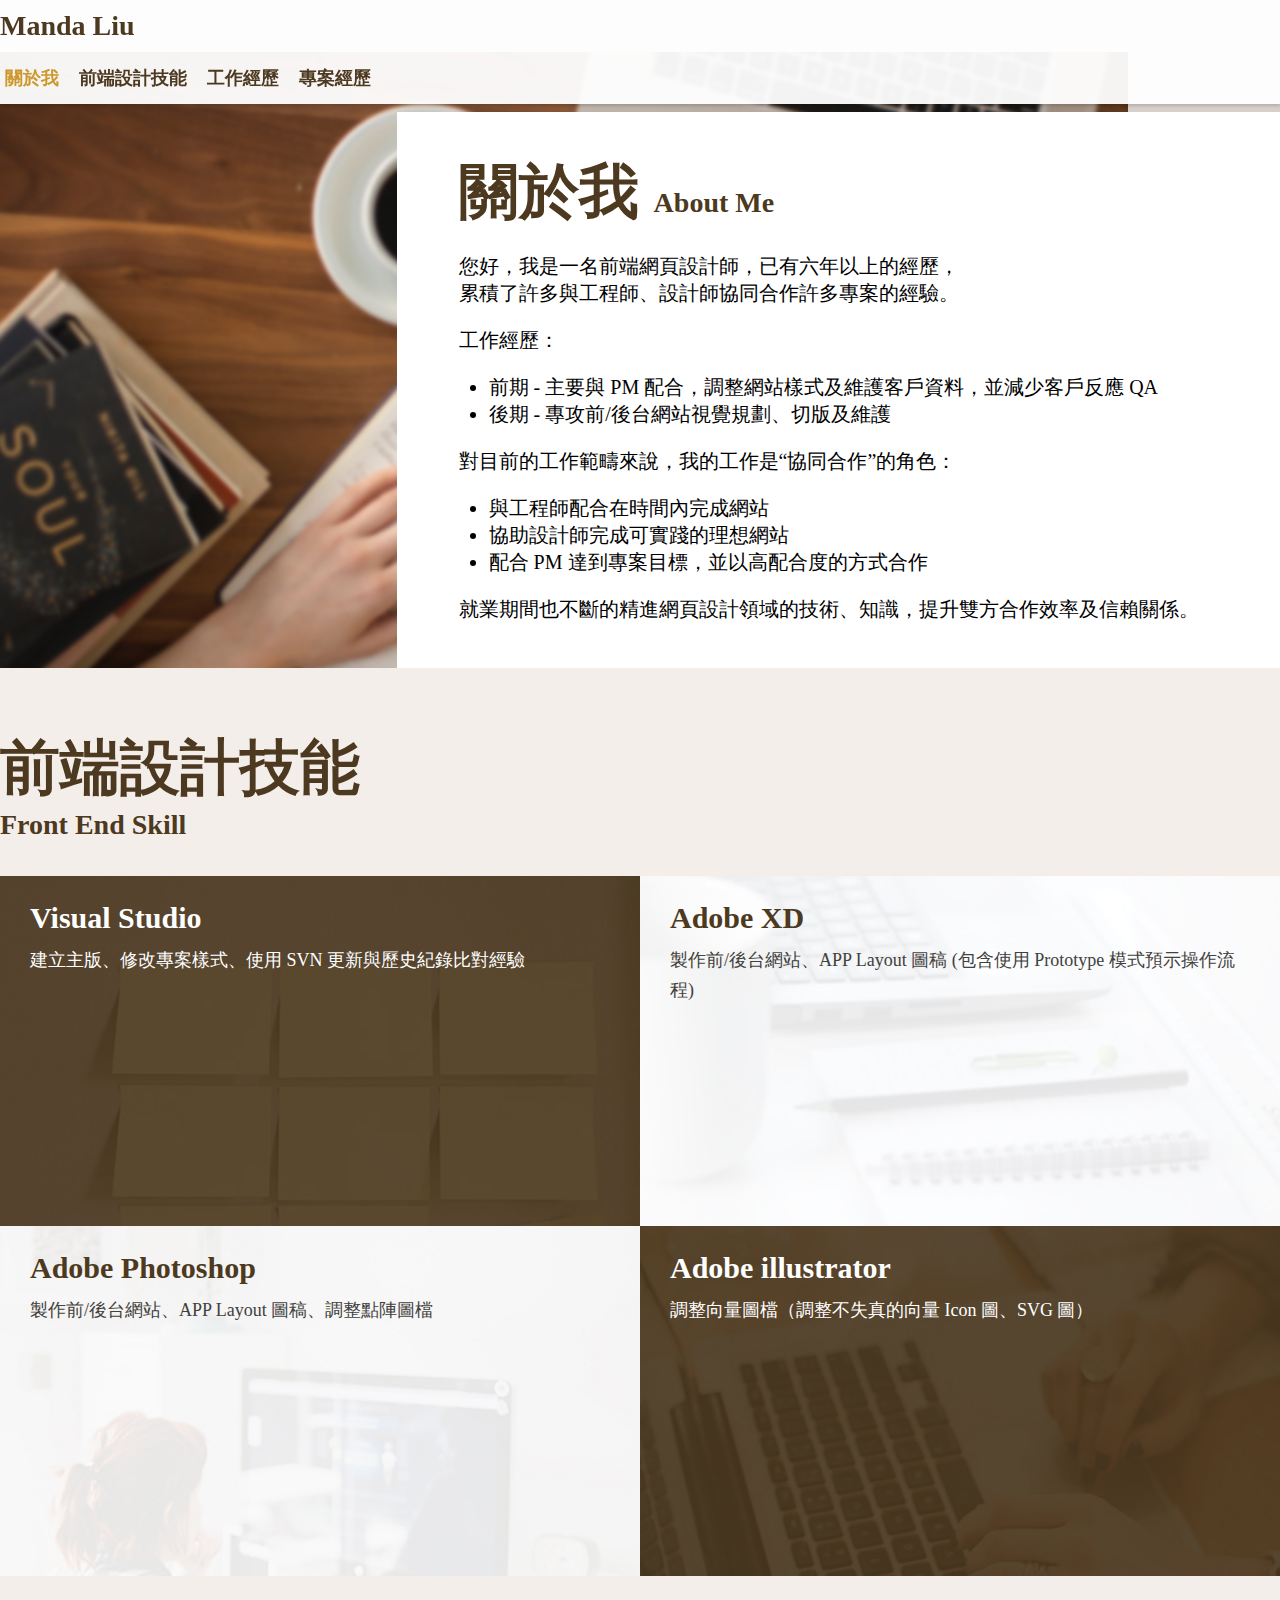
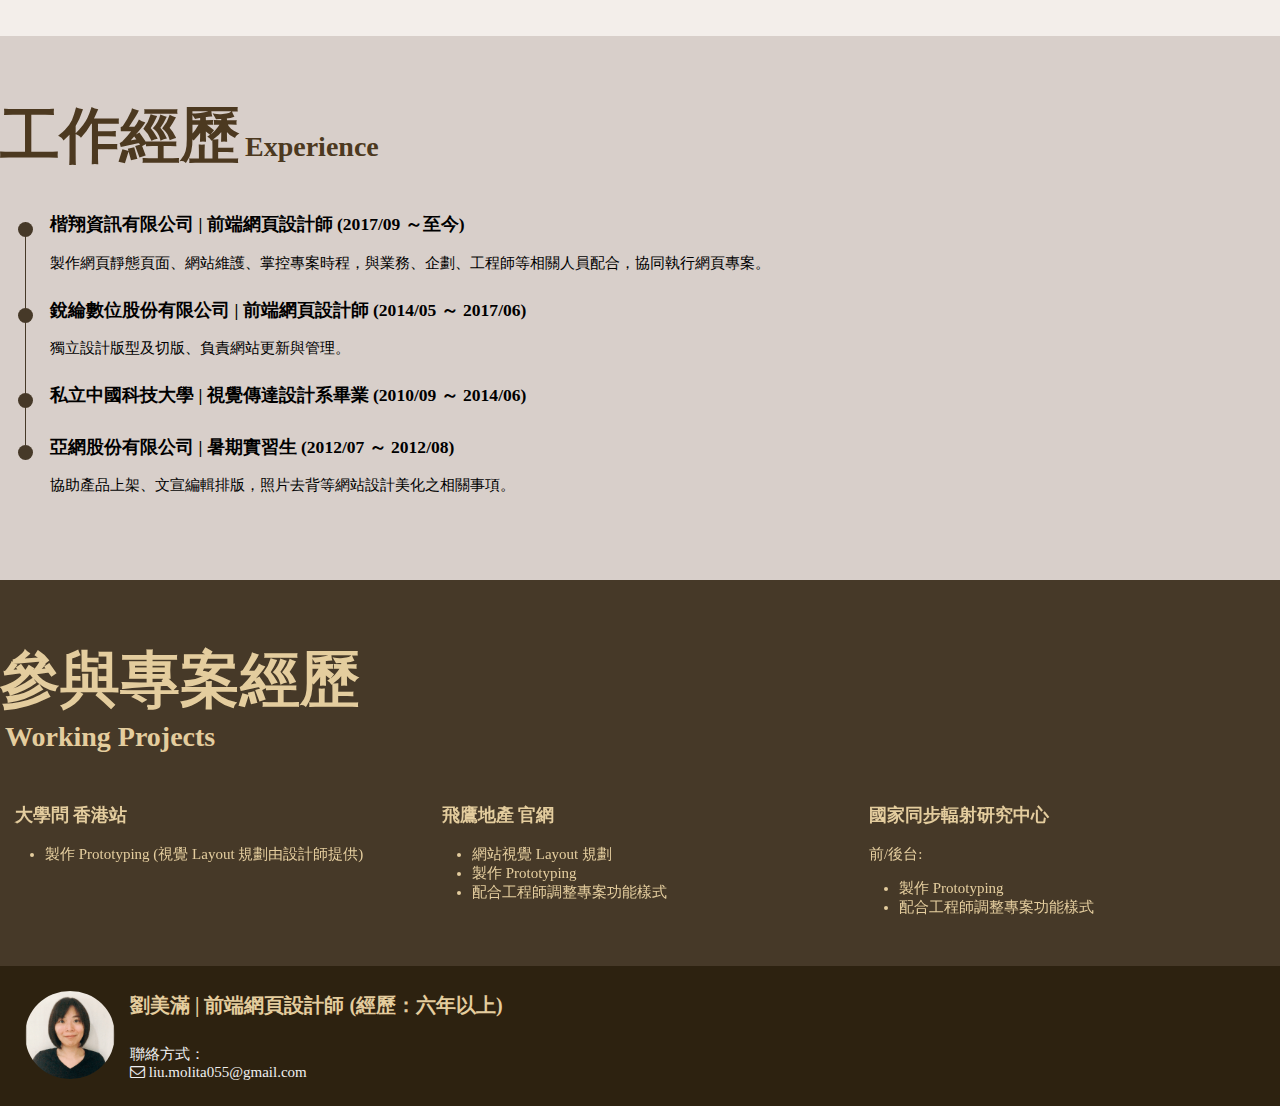
==== index.html @ 89f49e92 "QA update" ====
<!DOCTYPE html>
<html lang="en">

<head>
    <meta charset="UTF-8">
    <meta http-equiv="X-UA-Compatible" content="IE=edge">
    <meta name="viewport" content="width=device-width, initial-scale=1, shrink-to-fit=no">
    <meta name="description" content="您好，我是一名前端網頁設計師，已有六年以上的經歷，累積了許多與工程師、設計師配合許多專案的經驗。">
    <meta property="og:title" content="劉美滿 | 前端網頁設計師"/>
    <meta property="og:description" content="您好，我是一名前端網頁設計師，已有六年以上的經歷，累積了許多與工程師、設計師配合許多專案的經驗。">
    <meta property="og:image" content="https://manda-liu.github.io/project/Images/ogImage.jpg" />
    <meta property="og:image:width" content="246">
    <meta property="og:image:height" content="246">
    <title>劉美滿 | 前端網頁設計師</title>
    <link rel="shortcut icon" href="Images/favicon.png" />
    <link rel="apple-touch-icon" sizes="180x180" href="Images/apple-touch-icon.png">
    <!-- plugins CSS -->
    <link href="Content/font-awesome.min.css" rel="stylesheet" />
    <link href="Content/slick.min.css" rel="stylesheet" />
    <link rel="stylesheet" href="https://stackpath.bootstrapcdn.com/bootstrap/4.2.1/css/bootstrap.min.css"
        integrity="sha384-GJzZqFGwb1QTTN6wy59ffF1BuGJpLSa9DkKMp0DgiMDm4iYMj70gZWKYbI706tWS" crossorigin="anonymous">
    <!-- Site JS -->
    <link href="Content/style.min.css" rel="stylesheet" />

</head>

<body>
    <header>
        <div class="container-fluid">
            <div class="row justify-content-between">
                <a href="index.html" class="col-md-3">
                    <h1>Manda Liu</h1>
                </a>
                <div class="navWrap">
                    <button class="navToggle" type="button">
                        <i class="fa fa-navicon"></i>
                    </button>
                    <nav>
                        <div>
                            <a href="#aboutUs" class="scrollTop active">關於我</a>
                        </div>
                        <div>
                            <a href="#skill" class="scrollTop">前端設計技能</a>
                        </div>
                        <div>
                            <a href="#experience" class="scrollTop">工作經歷</a>
                        </div>

                        <div>
                            <a href="#projectExperience" class="scrollTop">專案經歷</a>
                        </div>
                    </nav>
                </div>
            </div>
        </div>
    </header>
    <!-- content -->
    <div class="aboutUs container-fluid p-0" id="aboutUs">
        <div class="aboutUsWrap">
            <div class="info">
                <div class="info2">
                    <h2>關於我<span>About Me</span></h2>
                    <div>
                        <p>您好，我是一名前端網頁設計師，已有六年以上的經歷，<br />累積了許多與工程師、設計師協同合作許多專案的經驗。</p>
                    </div>
                    <div class="mt-2">
                        工作經歷：
                        <ul>
                            <li>前期 - 主要與 PM 配合，調整網站樣式及維護客戶資料，並減少客戶反應 QA</li>
                            <li>後期 - 專攻前/後台網站視覺規劃、切版及維護</li>
                        </ul>
                        </p>
                        <p>
                            對目前的工作範疇來說，我的工作是“協同合作”的角色：
                        <ul>
                            <li>與工程師配合在時間內完成網站</li>
                            <li>協助設計師完成可實踐的理想網站</li>
                            <li>配合 PM 達到專案目標，並以高配合度的方式合作</li>
                        </ul>
                        就業期間也不斷的精進網頁設計領域的技術、知識，提升雙方合作效率及信賴關係。
                        </p>
                    </div>
                </div>
            </div>

        </div>
    </div>
    <div class="bgLight">
        <div class="skillWrap container" id="skill">
            <h2>前端設計技能<span>Front End Skill</span></h2>
            <div class="grid-2">
                <!-- Skill Start -->
                <div class="skill-list">
                    <div class="seminars-text">
                        <h3>Visual Studio</h3>
                        <p>建立主版、修改專案樣式、使用 SVN 更新與歷史紀錄比對經驗</p>
                    </div>
                </div>
                <!-- Skill End -->
                <div class="skill-list bg2">
                    <div class="seminars-text">
                        <h3>Adobe XD</h3>
                        <p>製作前/後台網站、APP Layout 圖稿 (包含使用 Prototype 模式預示操作流程)</p>
                    </div>
                </div>
                <!-- Skill End -->
                <div class="skill-list bg3">
                    <div class="seminars-text">
                        <h3>Adobe illustrator</h3>
                        <p>調整向量圖檔（調整不失真的向量 Icon 圖、SVG 圖）</p>
                    </div>
                </div>
                <!-- Skill End -->
                <div class="skill-list bg4">
                    <div class="seminars-text">
                        <h3>Adobe Photoshop</h3>
                        <p>製作前/後台網站、APP Layout 圖稿、調整點陣圖檔</p>
                    </div>
                </div>
                <!-- Skill End -->
            </div>
        </div>
    </div>

    <div id="experience" class="experience container">
        <h2>工作經歷<span>Experience</span></h2>
        <div class="itemWrap">
            <!-- Experience Start -->
            <div class="itemDot"></div>
            <div class="item">
                <h3>楷翔資訊有限公司 | 前端網頁設計師 (2017/09 ～至今)</h3>
                <p>
                    製作網頁靜態頁面、網站維護、掌控專案時程，與業務、企劃、工程師等相關人員配合，協同執行網頁專案。
                </p>
            </div>
            <!-- Experience End -->
            <div class="itemDot"></div>
            <div class="item">
                <h3>銳綸數位股份有限公司 | 前端網頁設計師 (2014/05 ～ 2017/06)</h3>
                <p>
                    獨立設計版型及切版、負責網站更新與管理。
                </p>
            </div>
            <!-- Experience End -->
            <div class="itemDot"></div>
            <div class="item">
                <h3>私立中國科技大學 | 視覺傳達設計系畢業 (2010/09 ～ 2014/06)</h3>
            </div>
            <!-- Experience End -->
            <div class="itemDot end"></div>
            <div class="item">
                <h3>亞網股份有限公司 | 暑期實習生 (2012/07 ～ 2012/08)</h3>
                <p>協助產品上架、文宣編輯排版，照片去背等網站設計美化之相關事項。</p>
            </div>
            <!-- Experience End -->
        </div>
    </div>


    <div id="projectExperience" class="bgDark">
        <div class="container-fluid project">
            <h2>參與專案經歷<span>Working Projects</span></h2>

            <div class="row jQerySlick">
                <!-- project Start -->
                <a target="_blank" href="https://www.unews.com.tw/HK/">
                    <div class="img">
                        <img src="Images/projects/project-3s.jpg" alt="">
                    </div>
                    <div class="info">
                        <h3>大學問 香港站</h3>
                        <ul>
                            <li>製作 Prototyping (視覺 Layout 規劃由設計師提供)</li>
                        </ul>

                    </div>
                </a>
                <!-- project End -->
                <a target="_blank" href="http://www.eagle111.com/Mobile/Default.aspx">
                    <div class="img">
                        <img src="Images/projects/project-6s.jpg" alt="">
                    </div>
                    <div class="info">
                        <h3>
                            飛鷹地產 官網</h3>
                        <ul>
                            <li>網站視覺 Layout 規劃
                            </li>
                            <li>製作 Prototyping
                            </li>
                            <li>配合工程師調整專案功能樣式</li>
                        </ul>

                    </div>
                </a>
                <!-- project End -->
                <a target="_blank" href="https://www.nsrrc.org.tw/">
                    <div class="img">
                        <img src="Images/projects/project-5s.jpg" alt="">
                    </div>
                    <div class="info">
                        <h3>國家同步輻射研究中心</h3>
                        前/後台:
                        <ul>
                            <li>製作 Prototyping
                            </li>
                            <li>
                                配合工程師調整專案功能樣式
                            </li>
                        </ul>

                    </div>
                </a>
                <!-- project End -->
                <a target="_blank" href="https://gukeng-green.com.tw/Home">
                    <div class="img">
                        <img src="Images/projects/project-1s.jpg" alt="">
                    </div>
                    <div class="info">
                        <h3>雲林古坑綠色隧道雲端市集</h3>
                        前/後台:
                        <ul>
                            <li>網站視覺 Layout 規劃
                            </li>
                            <li>製作 Prototyping
                            </li>
                            <li>配合工程師調整專案功能樣式</li>
                        </ul>

                    </div>
                </a>
                <!-- project End -->
                <a target="_blank" href="https://www.unews.com.tw/edu">
                    <div class="img">
                        <img src="Images/projects/project-2s.jpg" alt="">
                    </div>
                    <div class="info">
                        <h3>2020臺灣國際教育趨勢大論壇</h3>
                        <ul>
                            <li>製作 Prototyping (視覺 Layout 規劃由設計師提供)</li>
                        </ul>

                    </div>
                </a>
                <!-- project End -->
            </div>
        </div>
    </div>
    </div>
    <footer>
        <div class="footerWrap">
            <div class="img"><img src="Images/myPhoto.png" alt=""></div>
            <div class="info">
                <h4>劉美滿 | 前端網頁設計師 <span class="d-inline-block">(經歷：六年以上)</span></h4>
                聯絡方式：<br />
                <a href="mailto:liu.molita055@gmail.com"><i class="fa fa-envelope-o"></i> liu.molita055@gmail.com</a>
            </div>
        </div>
    </footer>
    <div class="backtop" style="display: none;"><i class="fa fa-angle-up"></i></div>
    <!-- plugins JS -->
    <script type="text/javascript" src="Script/jquery-2.0.3.min.js"></script>
    <script type="text/javascript" src="Script/slick.min.js"></script>
    <!-- Site JS -->
    <script type="text/javascript" src="Script/js.min.js"></script>
</body>

</html>
---- Content/style.min.css ----
html{font-size:15px}body{background-color:#d8cfca;font:16/1.5 Arial,"Microsoft JhengHei",sans-serif;color:#000;margin:0;padding:0}@-webkit-keyframes spin{0%{-webkit-transform:rotate(0)}100%{-webkit-transform:rotate(360deg)}}@keyframes spin{0%{transform:rotate(0)}100%{transform:rotate(360deg)}}.backcolor{position:fixed;z-index:999;padding-top:150px;left:0;top:0;width:100%;height:100%;overflow:auto;background-color:#000;background-color:rgba(0,0,0,.7)}.backcolor #loader{position:absolute;left:50%;top:50%;z-index:1;width:100px;height:100px;margin:-75px 0 0 -75px;border:12px solid #a2a2a2;border-radius:50%;border-top:12px solid #6d6d6d;-webkit-animation:spin 2.5s linear infinite;animation:spin 2.5s linear infinite}h1,h2,h3,h4,h5,p{margin-top:0;padding:0}br{display:block;margin:0 0 5px}ol,ul{padding-left:2rem}img{border:none;max-width:100%}a{color:#a0a0a0;text-decoration:none}a:focus,a:hover{color:#a0a0a0;text-decoration:none}.container{max-width:none}@media (min-width:1200px){.container{max-width:1400px}}.bgLight{background-color:#f3eeea}.bgDark{background-color:#463928;color:#fff9ed}.grid-2{margin-left:-15px;margin-right:-15px}@media (min-width:576px){.grid-2{margin-left:0;margin-right:0;display:flex;flex-wrap:wrap}.grid-2>div{width:50%}}body{padding-top:52px}header{position:fixed;top:0;left:0;z-index:2;width:100%;background:rgba(255,255,255,.95);box-shadow:0 2px 3px rgb(0,0,0,.16)}h1{font-size:28px;margin-bottom:0;line-height:40px;padding-top:6px;padding-bottom:6px}.navToggle{display:none}nav{display:flex}nav div{margin-right:15px;margin-left:5px}nav a{line-height:40px;display:inline-block;padding-top:6px;padding-bottom:6px;font-size:18px;color:#4c3920;font-weight:700}nav a:focus{color:#4c3920}nav a.active,nav a:hover{color:#cc982c}@media (max-width:576px){header h1{color:#cc982c}.navToggle{display:block}.navWrap nav{display:none}.navToggle{position:fixed;top:0;right:0;z-index:100;border:0;text-align:left;padding:0 15px;font-size:28px;color:#f0f0f0;background:#dcb86d;outline:0;line-height:52px}.navToggle:focus{outline:0}.navWrap{width:100%}nav{display:block}nav div{margin:0}nav div+div{border-top:1px solid #a9a299}nav a{display:block;padding:0 15px;background:#463928;color:#f0f0f0}}h1{color:#4c3920}h2{color:#4c3920;font-size:40px;margin-bottom:35px}h2 span{display:block;font-size:30px}h2{font-size:40px}h2 span{font-size:28px}@media (min-width:768px){h2{font-size:60px}}.aboutUs{position:relative}.aboutUs h2{color:#4c3920;margin-bottom:20px;max-width:400px}.aboutUsWrap{position:relative;padding:70px 0 0 20px;background:url(img/aboutUs-bg.jpg) left center no-repeat;background-size:auto 100%}.aboutUsWrap .info{padding:25px;width:100%;height:100%;background:#fff;font-size:18px}@media (min-width:768px){.aboutUsWrap{padding:0;padding-top:60px;padding-left:31%;background-size:auto 100%!important}.aboutUs h2 span{display:inline-block;padding-left:15px}.aboutUsWrap .info{font-size:20px;bottom:0;right:0;padding-top:40px;padding-left:7%;padding-right:7%}}.experience,.project,.skillWrap{padding-top:60px;padding-bottom:60px}@media (max-width:577px){.skillWrap{padding-bottom:0}}.skill-list{position:relative;background:url(img/tool-bg1.jpg) top center no-repeat #fff;background-size:cover}.skill-list.bg2{background-image:url(img/tool-bg2.jpg)}.skill-list.bg3{background-image:url(img/tool-bg3.jpg)}.skill-list.bg4{background-image:url(img/tool-bg4.jpg)}.skill-list:nth-child(odd){color:#fff}.skill-list:nth-child(even){color:#42413c}.skill-list:nth-child(even) h3{color:#4c3920;border-color:#4c3920}.seminars-text{position:relative;padding:25px 30px;min-height:300px}.seminars-text h3{font-size:30px;margin-bottom:10px;color:#fff;border-color:#fff}.seminars-text p{font-size:18px;line-height:30px}@media (min-width:576px){.services-box h2{padding-left:15px}.skill-list:nth-child(3){order:4}.skill-list:nth-child(4){order:3}}.experience .itemWrap{display:flex;flex-wrap:wrap}.experience .item{width:calc(100% - 50px);padding-bottom:10px}.itemDot{position:relative;width:50px}.itemDot:before{content:" ";width:15px;height:15px;border-radius:50%;text-align:center;display:inline-block;background-color:#463928;margin-top:10px;z-index:1;position:absolute;left:18px}.itemDot:after{content:"";width:1px;height:100%;background-color:#463928;display:block;margin-left:7px;top:10px;z-index:0;position:absolute;left:18px}.itemDot.end:after{display:none}.project h2{color:#e4cd9e}.project .info{padding:15px}.project .info h3{color:#e4cd9e}.project a{color:#fff9ed}@media (min-width:768px){.experience h2 span{display:inline-block;padding-left:15px}.experience h2 span,.project h2 span{padding-left:5px}}.project{padding-bottom:0}@media (max-width:577px){.experience h3{font-size:20px}}.jQerySlick{overflow:hidden}.jQerySlick .slick-arrow{position:absolute;top:50%;z-index:1;transform:translatey(-50%);width:40px;height:50px;border:0;box-shadow:0 0 0;color:transparent;overflow:hidden;transition:all .2s;opacity:.6}.jQerySlick .slick-arrow:hover{opacity:1;outline:0}.jQerySlick .slick-track{display:flex!important}.jQerySlick .slick-slide{height:inherit!important}.jQerySlick .slick-slider{z-index:3;margin-left:45px;margin-right:45px}.jQerySlick .slick-prev{background:url(img/slick-prev.svg) center center no-repeat #dc880b;left:-50px}.jQerySlick:hover .slick-prev{left:20px;cursor:pointer}.jQerySlick .slick-next{background:url(img/slick-next.svg) center center no-repeat #dc880b;right:-50px}.jQerySlick:hover .slick-next{right:20px;cursor:pointer}.jQerySlick:hover{outline:0}.jQerySlick .slick-dots{display:flex;justify-content:center;margin-bottom:25px;width:100%}.jQerySlick .slick-dots{padding-left:0}.jQerySlick .slick-dots li{list-style:none}.jQerySlick .slick-dots li+li{margin-left:8px}.jQerySlick .slick-dots button{display:block;color:transparent;overflow:hidden;border:2px solid #d8cfca;background:0 0;width:15px;height:15px;padding:0;border-radius:50%;opacity:.6;outline:0}.jQerySlick .slick-dots li.slick-active button{background:#e4cd9e;border-color:#e4cd9e;opacity:1}@media (min-width:576px){.jQerySlick .slick-slide .img{opacity:.7}.jQerySlick .slick-slide:hover .img{opacity:1}.jQerySlick .info,.jQerySlick .info a,.jQerySlick .info h3{color:#e4cd9e}.jQerySlick .slick-slide:hover .info,.jQerySlick .slick-slide:hover .info a,.jQerySlick .slick-slide:hover .info h3{color:#fff9ed}.jQerySlick .slick-slide:hover{background-color:rgba(255,255,255,.15)}}footer{padding:25px;background-color:#2d2210;color:#f0f0f0}.footerWrap{margin-left:auto;margin-right:auto;width:100%;display:flex}footer .img{padding-right:15px}footer .img img{border-radius:50%;display:block;max-width:90px}footer h4{font-size:20px;line-height:1.4;color:#e4cd9e}footer a{color:#f0f0f0}.backtop{position:fixed;bottom:15px;right:15px;z-index:5;transition:bottom .2s}.backtop i{background:#dc880b;opacity:.8;color:#fff;font-size:26px;line-height:42px;width:36px;text-align:center;border-radius:4px;cursor:pointer}.backtop:hover{bottom:20px}.backtop:hover i{opacity:1}@media (min-width:2000px){.container,.container-fluid,.footerWrap{max-width:2000px}}
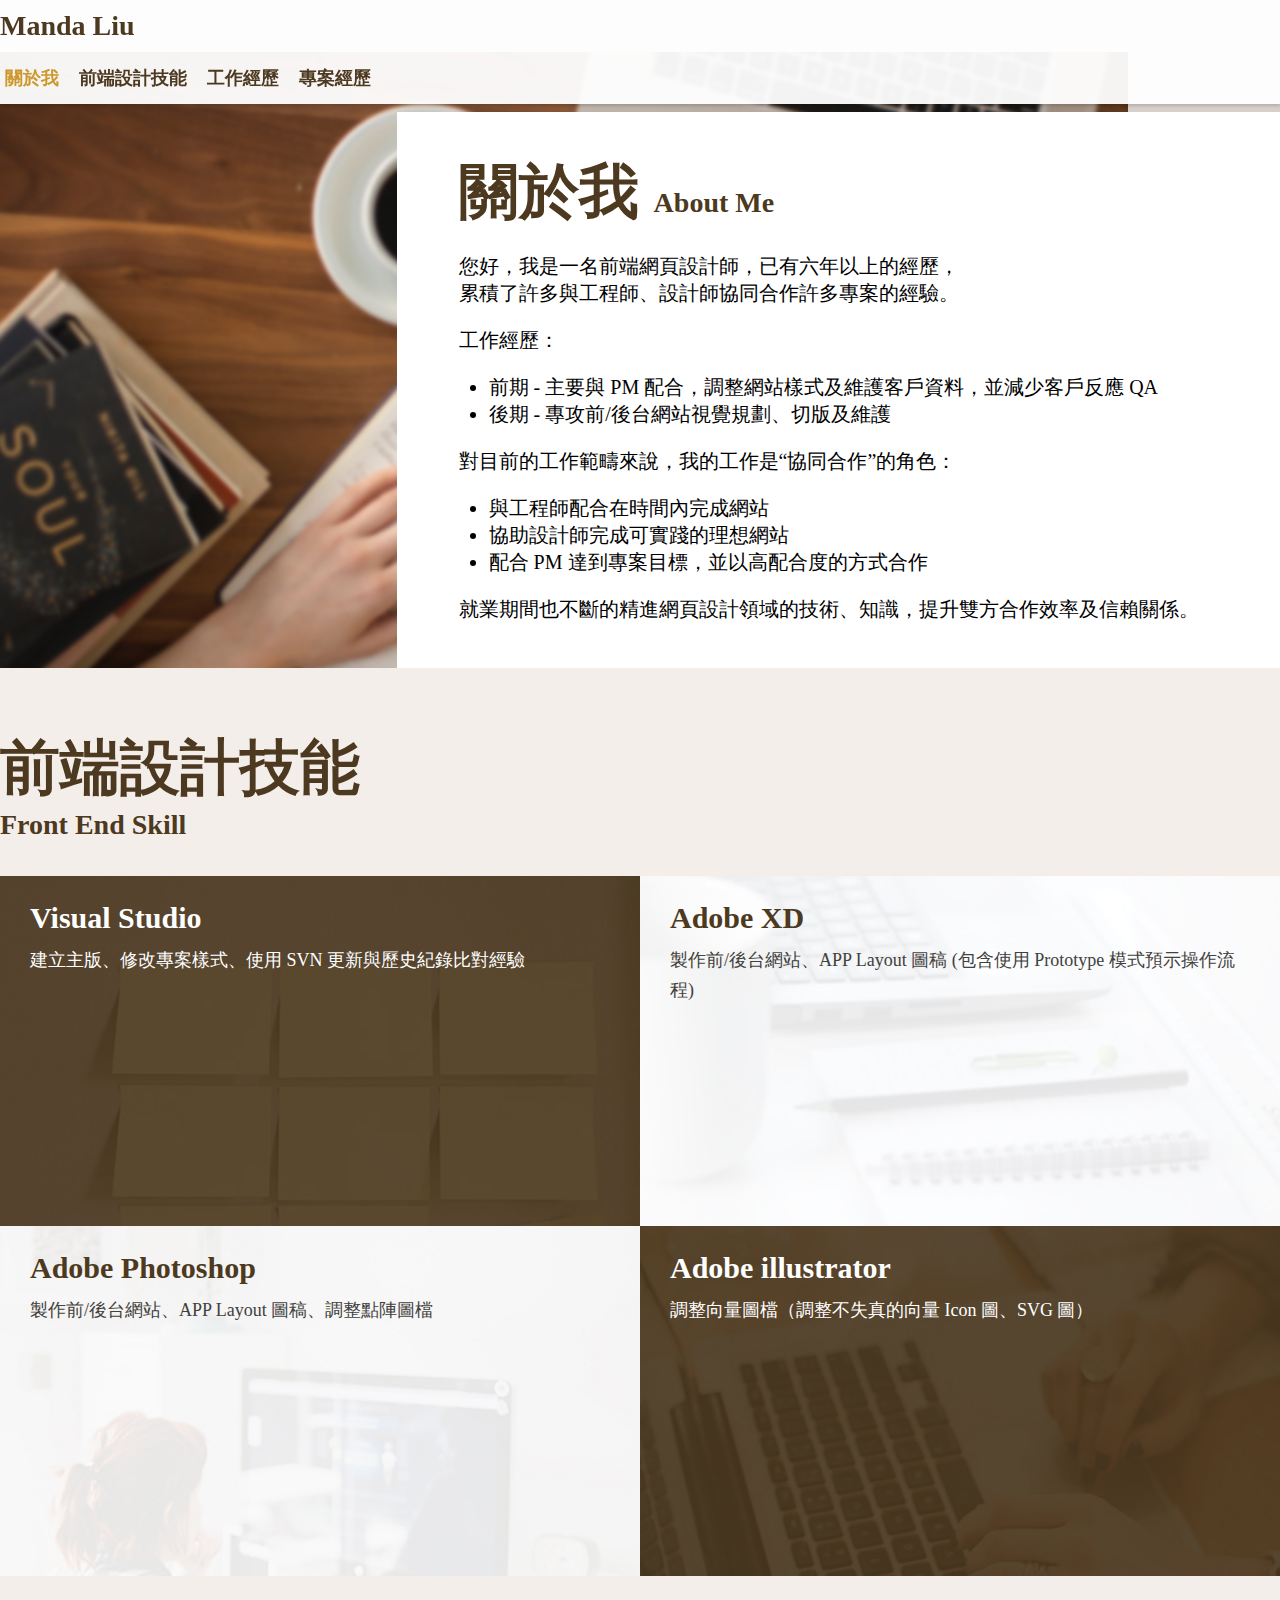
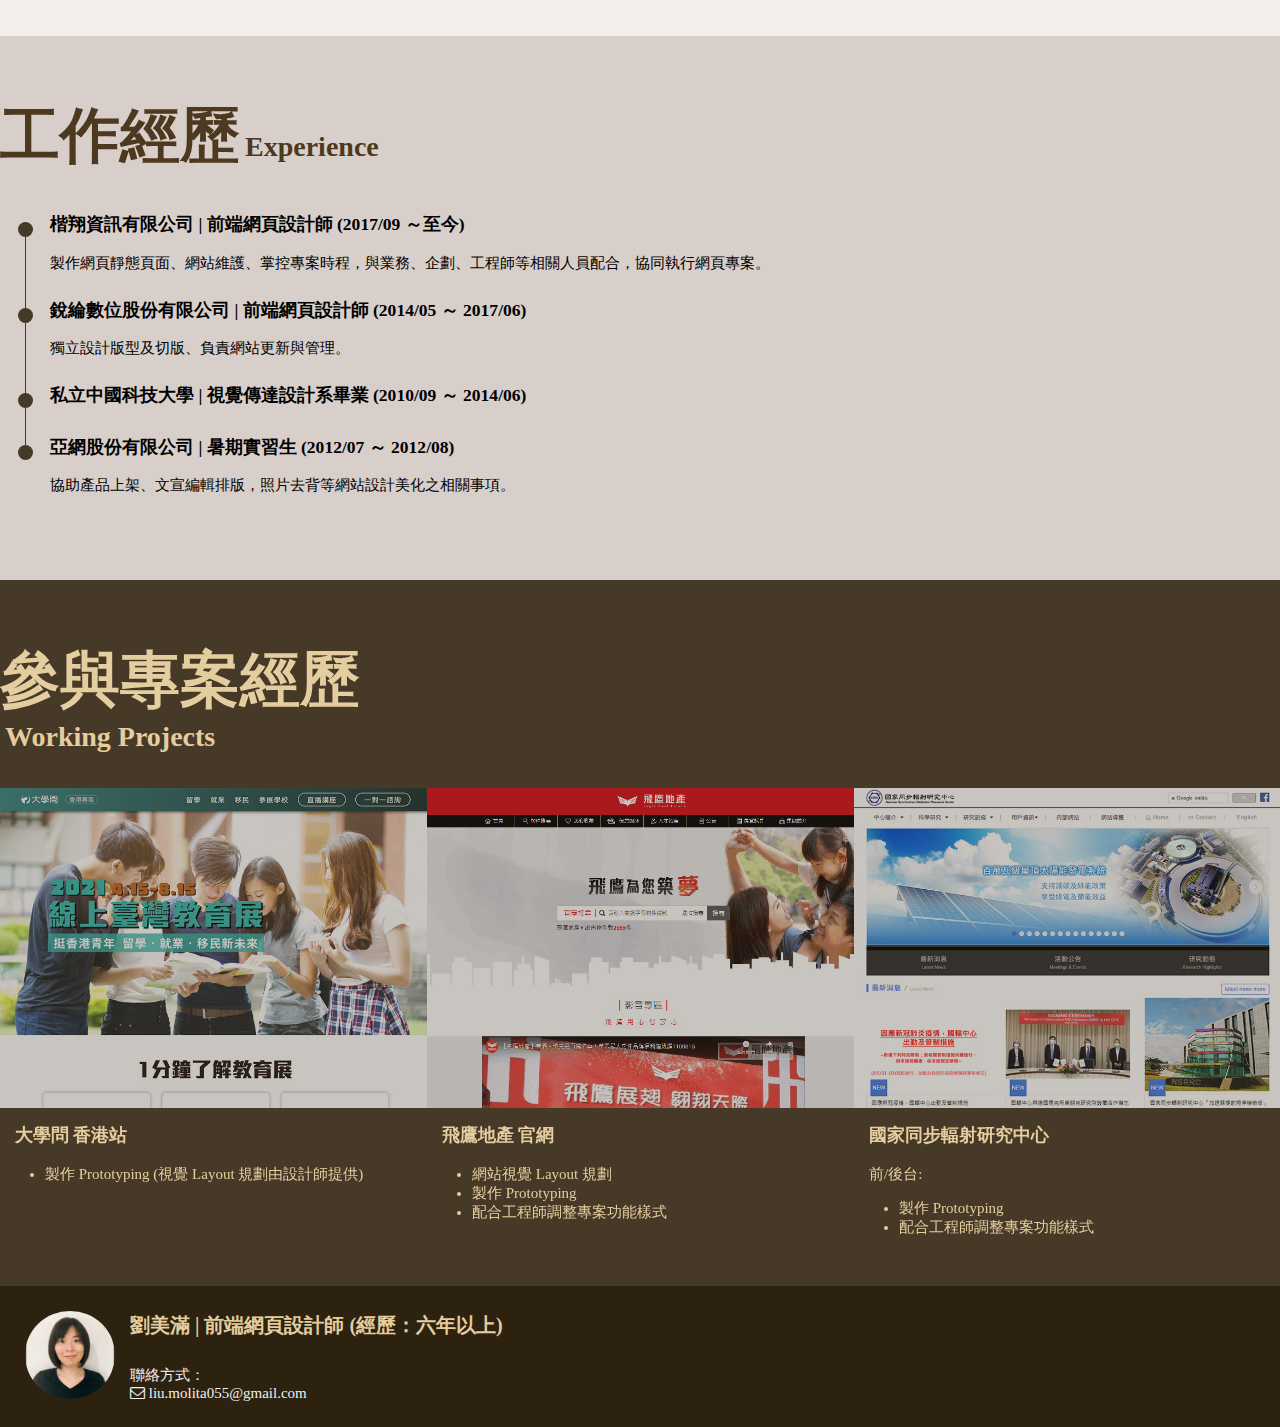
==== commit 8e4be345: "images url update" ====
--- a/index.html
+++ b/index.html
@@ -8,12 +8,12 @@
     <meta name="description" content="您好，我是一名前端網頁設計師，已有六年以上的經歷，累積了許多與工程師、設計師配合許多專案的經驗。">
     <meta property="og:title" content="劉美滿 | 前端網頁設計師"/>
     <meta property="og:description" content="您好，我是一名前端網頁設計師，已有六年以上的經歷，累積了許多與工程師、設計師配合許多專案的經驗。">
-    <meta property="og:image" content="https://manda-liu.github.io/project/Images/ogImage.jpg" />
+    <meta property="og:image" content="http://manda-liu.github.io/project/Images/ogImage.jpg" />
     <meta property="og:image:width" content="246">
     <meta property="og:image:height" content="246">
     <title>劉美滿 | 前端網頁設計師</title>
     <link rel="shortcut icon" href="Images/favicon.png" />
-    <link rel="apple-touch-icon" sizes="180x180" href="Images/apple-touch-icon.png">
+    <link rel="apple-touch-icon" sizes="180x180" href="Images/apple-touch-icon.jpg">
     <!-- plugins CSS -->
     <link href="Content/font-awesome.min.css" rel="stylesheet" />
     <link href="Content/slick.min.css" rel="stylesheet" />
@@ -165,7 +165,7 @@
                 <!-- project Start -->
                 <a target="_blank" href="https://www.unews.com.tw/HK/">
                     <div class="img">
-                        <img src="Images/projects/project-3s.jpg" alt="">
+                        <img src="Images/Projects/project-3s.jpg" alt="">
                     </div>
                     <div class="info">
                         <h3>大學問 香港站</h3>
@@ -178,7 +178,7 @@
                 <!-- project End -->
                 <a target="_blank" href="http://www.eagle111.com/Mobile/Default.aspx">
                     <div class="img">
-                        <img src="Images/projects/project-6s.jpg" alt="">
+                        <img src="Images/Projects/project-6s.jpg" alt="">
                     </div>
                     <div class="info">
                         <h3>
@@ -196,7 +196,7 @@
                 <!-- project End -->
                 <a target="_blank" href="https://www.nsrrc.org.tw/">
                     <div class="img">
-                        <img src="Images/projects/project-5s.jpg" alt="">
+                        <img src="Images/Projects/project-5s.jpg" alt="">
                     </div>
                     <div class="info">
                         <h3>國家同步輻射研究中心</h3>
@@ -214,7 +214,7 @@
                 <!-- project End -->
                 <a target="_blank" href="https://gukeng-green.com.tw/Home">
                     <div class="img">
-                        <img src="Images/projects/project-1s.jpg" alt="">
+                        <img src="Images/Projects/project-1s.jpg" alt="">
                     </div>
                     <div class="info">
                         <h3>雲林古坑綠色隧道雲端市集</h3>
@@ -232,7 +232,7 @@
                 <!-- project End -->
                 <a target="_blank" href="https://www.unews.com.tw/edu">
                     <div class="img">
-                        <img src="Images/projects/project-2s.jpg" alt="">
+                        <img src="Images/Projects/project-2s.jpg" alt="">
                     </div>
                     <div class="info">
                         <h3>2020臺灣國際教育趨勢大論壇</h3>
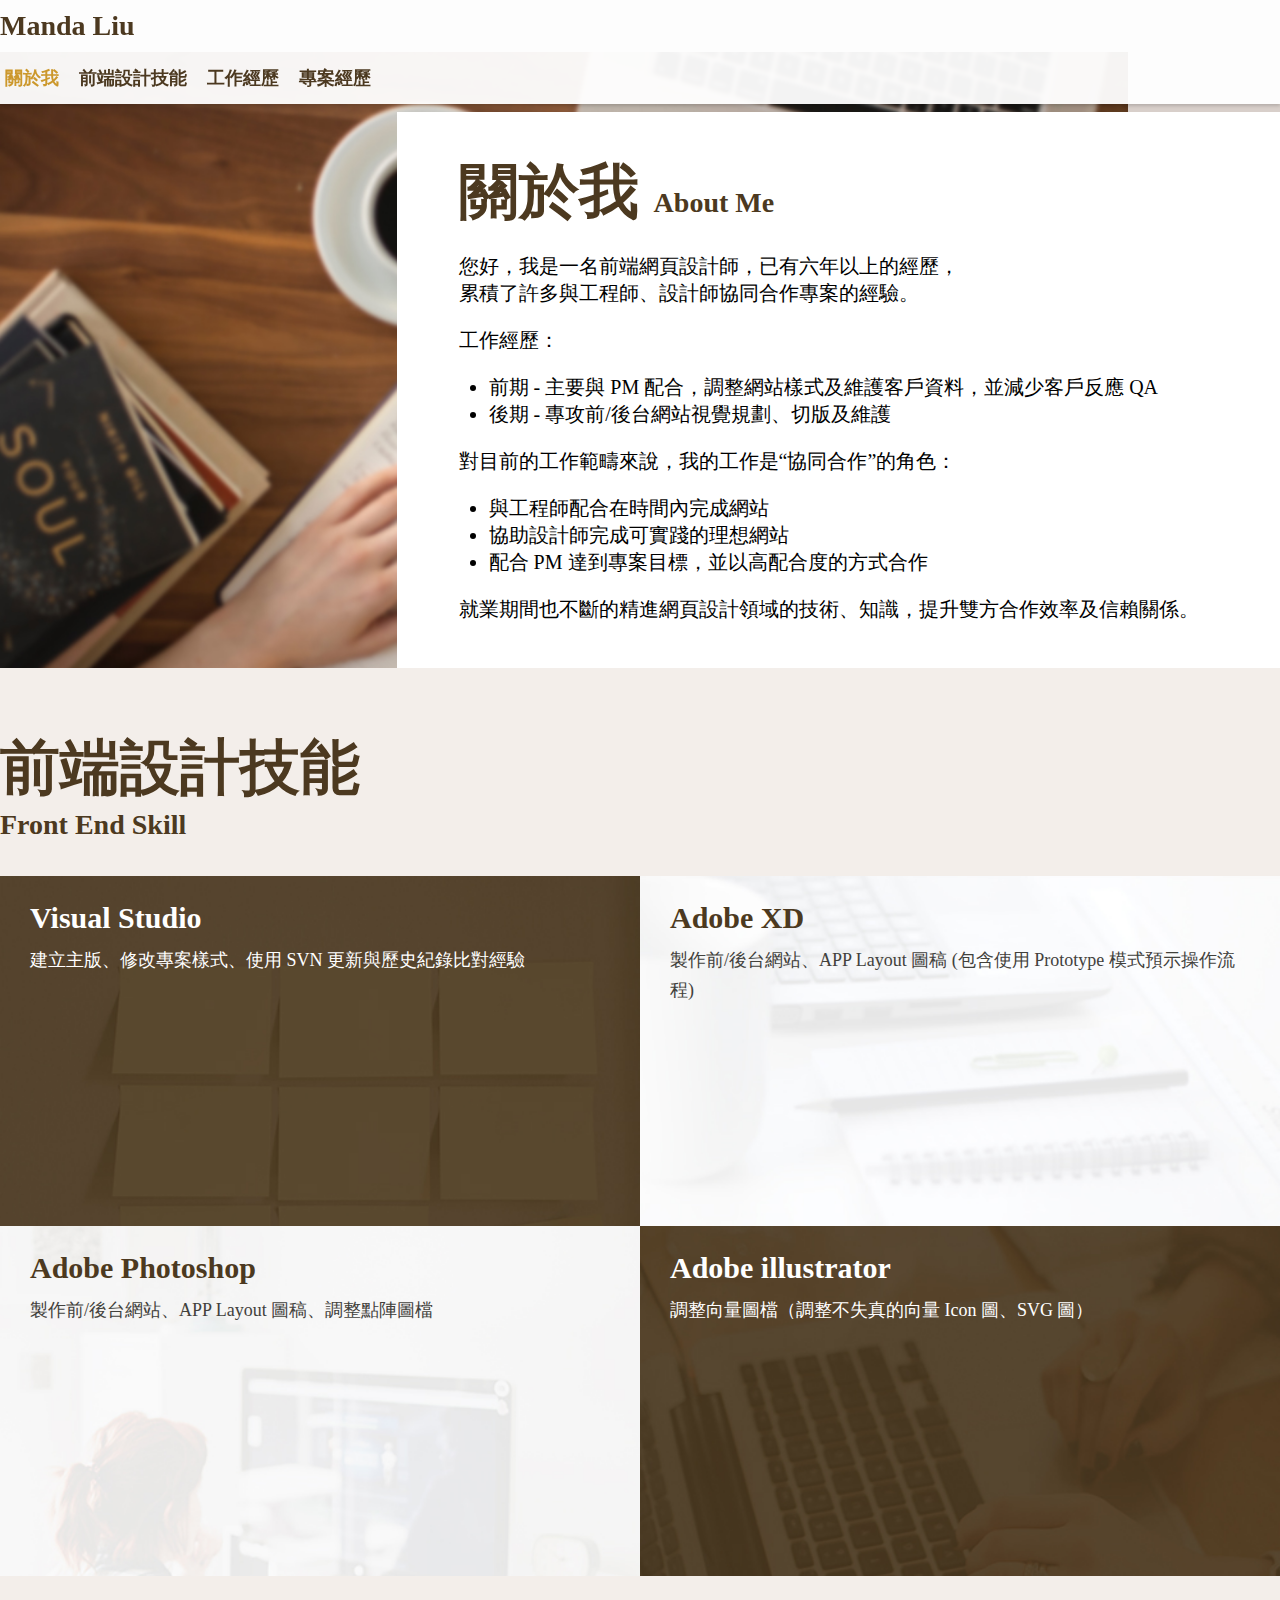
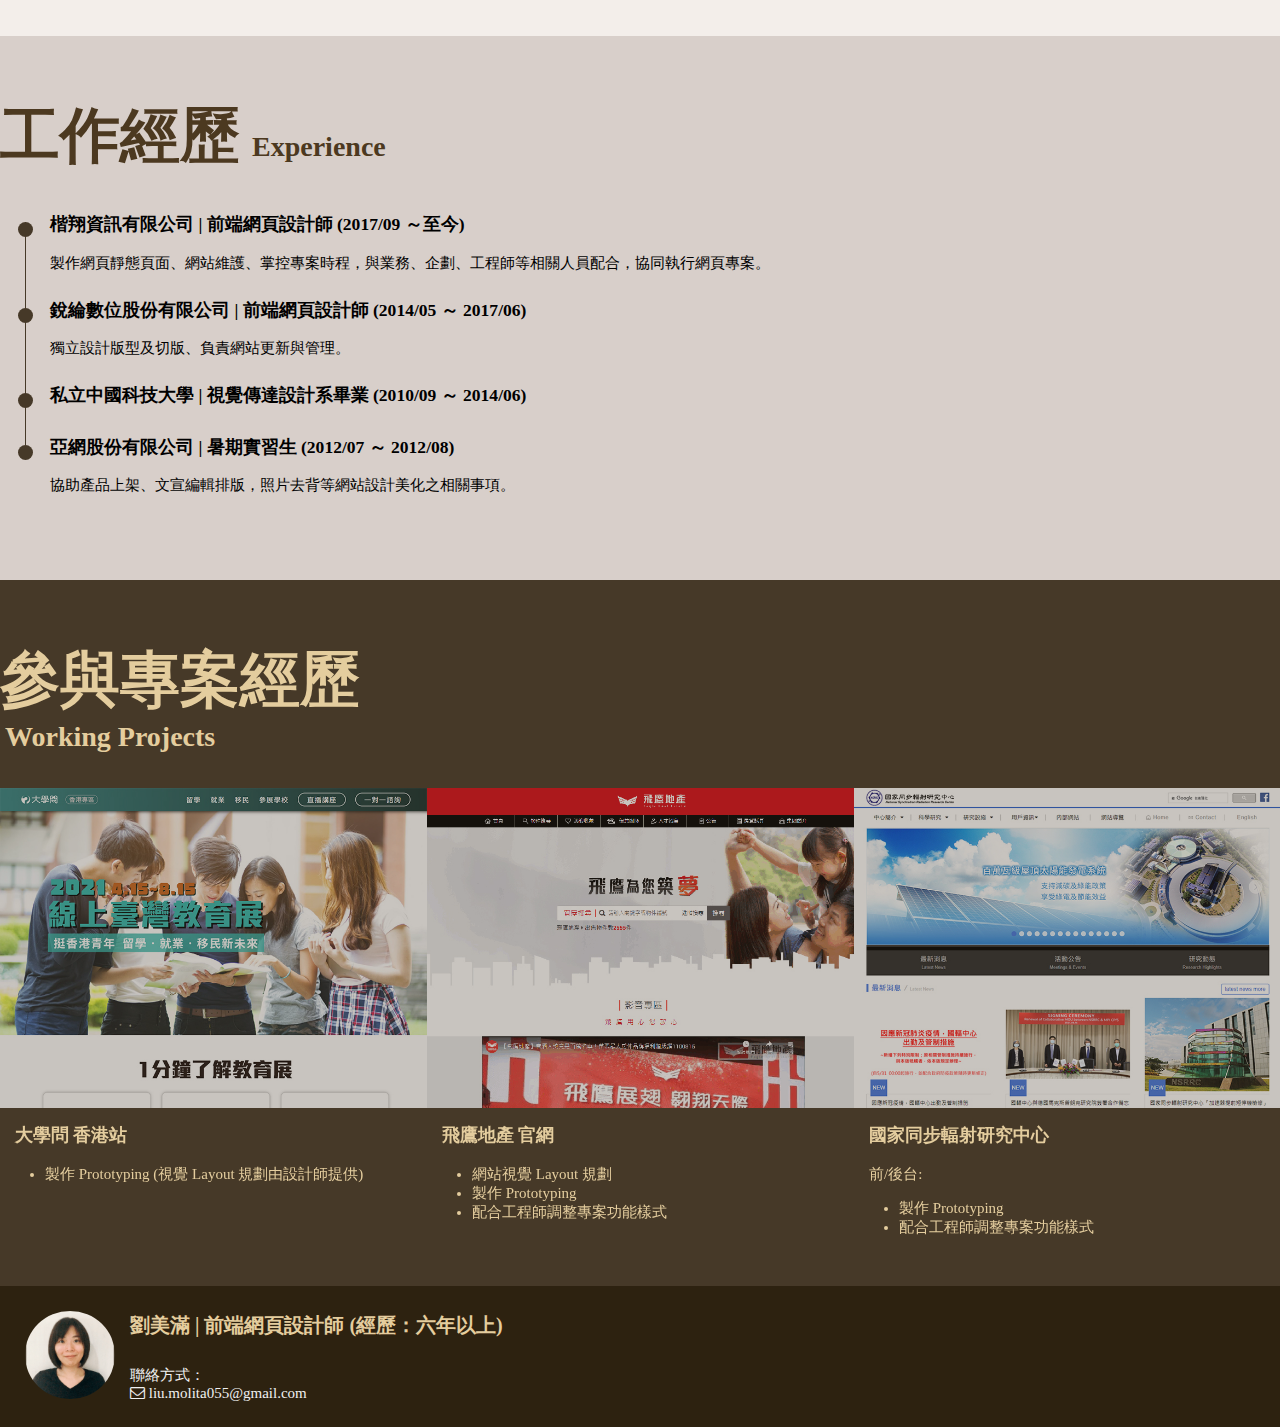
==== commit afd43acf: "QA update" ====
--- a/index.html
+++ b/index.html
@@ -61,7 +61,7 @@
                 <div class="info2">
                     <h2>關於我<span>About Me</span></h2>
                     <div>
-                        <p>您好，我是一名前端網頁設計師，已有六年以上的經歷，<br />累積了許多與工程師、設計師協同合作許多專案的經驗。</p>
+                        <p>您好，我是一名前端網頁設計師，已有六年以上的經歷，<br />累積了許多與工程師、設計師協同合作專案的經驗。</p>
                     </div>
                     <div class="mt-2">
                         工作經歷：
--- a/Content/style.min.css
+++ b/Content/style.min.css
@@ -1 +1 @@
-html{font-size:15px}body{background-color:#d8cfca;font:16/1.5 Arial,"Microsoft JhengHei",sans-serif;color:#000;margin:0;padding:0}@-webkit-keyframes spin{0%{-webkit-transform:rotate(0)}100%{-webkit-transform:rotate(360deg)}}@keyframes spin{0%{transform:rotate(0)}100%{transform:rotate(360deg)}}.backcolor{position:fixed;z-index:999;padding-top:150px;left:0;top:0;width:100%;height:100%;overflow:auto;background-color:#000;background-color:rgba(0,0,0,.7)}.backcolor #loader{position:absolute;left:50%;top:50%;z-index:1;width:100px;height:100px;margin:-75px 0 0 -75px;border:12px solid #a2a2a2;border-radius:50%;border-top:12px solid #6d6d6d;-webkit-animation:spin 2.5s linear infinite;animation:spin 2.5s linear infinite}h1,h2,h3,h4,h5,p{margin-top:0;padding:0}br{display:block;margin:0 0 5px}ol,ul{padding-left:2rem}img{border:none;max-width:100%}a{color:#a0a0a0;text-decoration:none}a:focus,a:hover{color:#a0a0a0;text-decoration:none}.container{max-width:none}@media (min-width:1200px){.container{max-width:1400px}}.bgLight{background-color:#f3eeea}.bgDark{background-color:#463928;color:#fff9ed}.grid-2{margin-left:-15px;margin-right:-15px}@media (min-width:576px){.grid-2{margin-left:0;margin-right:0;display:flex;flex-wrap:wrap}.grid-2>div{width:50%}}body{padding-top:52px}header{position:fixed;top:0;left:0;z-index:2;width:100%;background:rgba(255,255,255,.95);box-shadow:0 2px 3px rgb(0,0,0,.16)}h1{font-size:28px;margin-bottom:0;line-height:40px;padding-top:6px;padding-bottom:6px}.navToggle{display:none}nav{display:flex}nav div{margin-right:15px;margin-left:5px}nav a{line-height:40px;display:inline-block;padding-top:6px;padding-bottom:6px;font-size:18px;color:#4c3920;font-weight:700}nav a:focus{color:#4c3920}nav a.active,nav a:hover{color:#cc982c}@media (max-width:576px){header h1{color:#cc982c}.navToggle{display:block}.navWrap nav{display:none}.navToggle{position:fixed;top:0;right:0;z-index:100;border:0;text-align:left;padding:0 15px;font-size:28px;color:#f0f0f0;background:#dcb86d;outline:0;line-height:52px}.navToggle:focus{outline:0}.navWrap{width:100%}nav{display:block}nav div{margin:0}nav div+div{border-top:1px solid #a9a299}nav a{display:block;padding:0 15px;background:#463928;color:#f0f0f0}}h1{color:#4c3920}h2{color:#4c3920;font-size:40px;margin-bottom:35px}h2 span{display:block;font-size:30px}h2{font-size:40px}h2 span{font-size:28px}@media (min-width:768px){h2{font-size:60px}}.aboutUs{position:relative}.aboutUs h2{color:#4c3920;margin-bottom:20px;max-width:400px}.aboutUsWrap{position:relative;padding:70px 0 0 20px;background:url(img/aboutUs-bg.jpg) left center no-repeat;background-size:auto 100%}.aboutUsWrap .info{padding:25px;width:100%;height:100%;background:#fff;font-size:18px}@media (min-width:768px){.aboutUsWrap{padding:0;padding-top:60px;padding-left:31%;background-size:auto 100%!important}.aboutUs h2 span{display:inline-block;padding-left:15px}.aboutUsWrap .info{font-size:20px;bottom:0;right:0;padding-top:40px;padding-left:7%;padding-right:7%}}.experience,.project,.skillWrap{padding-top:60px;padding-bottom:60px}@media (max-width:577px){.skillWrap{padding-bottom:0}}.skill-list{position:relative;background:url(img/tool-bg1.jpg) top center no-repeat #fff;background-size:cover}.skill-list.bg2{background-image:url(img/tool-bg2.jpg)}.skill-list.bg3{background-image:url(img/tool-bg3.jpg)}.skill-list.bg4{background-image:url(img/tool-bg4.jpg)}.skill-list:nth-child(odd){color:#fff}.skill-list:nth-child(even){color:#42413c}.skill-list:nth-child(even) h3{color:#4c3920;border-color:#4c3920}.seminars-text{position:relative;padding:25px 30px;min-height:300px}.seminars-text h3{font-size:30px;margin-bottom:10px;color:#fff;border-color:#fff}.seminars-text p{font-size:18px;line-height:30px}@media (min-width:576px){.services-box h2{padding-left:15px}.skill-list:nth-child(3){order:4}.skill-list:nth-child(4){order:3}}.experience .itemWrap{display:flex;flex-wrap:wrap}.experience .item{width:calc(100% - 50px);padding-bottom:10px}.itemDot{position:relative;width:50px}.itemDot:before{content:" ";width:15px;height:15px;border-radius:50%;text-align:center;display:inline-block;background-color:#463928;margin-top:10px;z-index:1;position:absolute;left:18px}.itemDot:after{content:"";width:1px;height:100%;background-color:#463928;display:block;margin-left:7px;top:10px;z-index:0;position:absolute;left:18px}.itemDot.end:after{display:none}.project h2{color:#e4cd9e}.project .info{padding:15px}.project .info h3{color:#e4cd9e}.project a{color:#fff9ed}@media (min-width:768px){.experience h2 span{display:inline-block;padding-left:15px}.experience h2 span,.project h2 span{padding-left:5px}}.project{padding-bottom:0}@media (max-width:577px){.experience h3{font-size:20px}}.jQerySlick{overflow:hidden}.jQerySlick .slick-arrow{position:absolute;top:50%;z-index:1;transform:translatey(-50%);width:40px;height:50px;border:0;box-shadow:0 0 0;color:transparent;overflow:hidden;transition:all .2s;opacity:.6}.jQerySlick .slick-arrow:hover{opacity:1;outline:0}.jQerySlick .slick-track{display:flex!important}.jQerySlick .slick-slide{height:inherit!important}.jQerySlick .slick-slider{z-index:3;margin-left:45px;margin-right:45px}.jQerySlick .slick-prev{background:url(img/slick-prev.svg) center center no-repeat #dc880b;left:-50px}.jQerySlick:hover .slick-prev{left:20px;cursor:pointer}.jQerySlick .slick-next{background:url(img/slick-next.svg) center center no-repeat #dc880b;right:-50px}.jQerySlick:hover .slick-next{right:20px;cursor:pointer}.jQerySlick:hover{outline:0}.jQerySlick .slick-dots{display:flex;justify-content:center;margin-bottom:25px;width:100%}.jQerySlick .slick-dots{padding-left:0}.jQerySlick .slick-dots li{list-style:none}.jQerySlick .slick-dots li+li{margin-left:8px}.jQerySlick .slick-dots button{display:block;color:transparent;overflow:hidden;border:2px solid #d8cfca;background:0 0;width:15px;height:15px;padding:0;border-radius:50%;opacity:.6;outline:0}.jQerySlick .slick-dots li.slick-active button{background:#e4cd9e;border-color:#e4cd9e;opacity:1}@media (min-width:576px){.jQerySlick .slick-slide .img{opacity:.7}.jQerySlick .slick-slide:hover .img{opacity:1}.jQerySlick .info,.jQerySlick .info a,.jQerySlick .info h3{color:#e4cd9e}.jQerySlick .slick-slide:hover .info,.jQerySlick .slick-slide:hover .info a,.jQerySlick .slick-slide:hover .info h3{color:#fff9ed}.jQerySlick .slick-slide:hover{background-color:rgba(255,255,255,.15)}}footer{padding:25px;background-color:#2d2210;color:#f0f0f0}.footerWrap{margin-left:auto;margin-right:auto;width:100%;display:flex}footer .img{padding-right:15px}footer .img img{border-radius:50%;display:block;max-width:90px}footer h4{font-size:20px;line-height:1.4;color:#e4cd9e}footer a{color:#f0f0f0}.backtop{position:fixed;bottom:15px;right:15px;z-index:5;transition:bottom .2s}.backtop i{background:#dc880b;opacity:.8;color:#fff;font-size:26px;line-height:42px;width:36px;text-align:center;border-radius:4px;cursor:pointer}.backtop:hover{bottom:20px}.backtop:hover i{opacity:1}@media (min-width:2000px){.container,.container-fluid,.footerWrap{max-width:2000px}}+html{font-size:15px}body{background-color:#d8cfca;font:16/1.5 Arial,"Microsoft JhengHei",sans-serif;color:#000;margin:0;padding:0}@-webkit-keyframes spin{0%{-webkit-transform:rotate(0)}100%{-webkit-transform:rotate(360deg)}}@keyframes spin{0%{transform:rotate(0)}100%{transform:rotate(360deg)}}.backcolor{position:fixed;z-index:999;padding-top:150px;left:0;top:0;width:100%;height:100%;overflow:auto;background-color:#000;background-color:rgba(0,0,0,.7)}.backcolor #loader{position:absolute;left:50%;top:50%;z-index:1;width:100px;height:100px;margin:-75px 0 0 -75px;border:12px solid #a2a2a2;border-radius:50%;border-top:12px solid #6d6d6d;-webkit-animation:spin 2.5s linear infinite;animation:spin 2.5s linear infinite}h1,h2,h3,h4,h5,p{margin-top:0;padding:0}br{display:block;margin:0 0 5px}ol,ul{padding-left:2rem}img{border:none;max-width:100%}a{color:#a0a0a0;text-decoration:none}a:focus,a:hover{color:#a0a0a0;text-decoration:none}.container{max-width:none}@media (min-width:1200px){.container{max-width:1400px}}.bgLight{background-color:#f3eeea}.bgDark{background-color:#463928;color:#fff9ed}.grid-2{margin-left:-15px;margin-right:-15px}@media (min-width:576px){.grid-2{margin-left:0;margin-right:0;display:flex;flex-wrap:wrap}.grid-2>div{width:50%}}body{padding-top:52px}header{position:fixed;top:0;left:0;z-index:2;width:100%;background:rgba(255,255,255,.95);box-shadow:0 2px 3px rgb(0,0,0,.16)}h1{font-size:28px;margin-bottom:0;line-height:40px;padding-top:6px;padding-bottom:6px}.navToggle{display:none}nav{display:flex}nav div{margin-right:15px;margin-left:5px}nav a{line-height:40px;display:inline-block;padding-top:6px;padding-bottom:6px;font-size:18px;color:#4c3920;font-weight:700}nav a:focus{color:#4c3920}nav a.active,nav a:hover{color:#cc982c}@media (max-width:576px){header h1{color:#cc982c}.navToggle{display:block}.navWrap nav{display:none}.navToggle{position:fixed;top:0;right:0;z-index:100;border:0;text-align:left;padding:0 15px;font-size:28px;color:#f0f0f0;background:#dcb86d;outline:0;line-height:52px}.navToggle:focus{outline:0}.navWrap{width:100%}nav{display:block}nav div{margin:0}nav div+div{border-top:1px solid #a9a299}nav a{display:block;padding:0 15px;background:#463928;color:#f0f0f0}}h1{color:#4c3920}h2{color:#4c3920;font-size:40px;margin-bottom:35px}h2 span{display:block;font-size:30px}h2{font-size:40px}h2 span{font-size:28px}@media (min-width:768px){h2{font-size:60px}}.aboutUs{position:relative}.aboutUs h2{color:#4c3920;margin-bottom:20px;max-width:400px}.aboutUsWrap{position:relative;padding:70px 0 0 20px;background:url(img/aboutUs-bg.jpg) left center no-repeat;background-size:auto 100%}.aboutUsWrap .info{padding:25px;width:100%;height:100%;background:#fff;font-size:18px}@media (min-width:768px){.aboutUsWrap{padding:0;padding-top:60px;padding-left:31%;background-size:auto 100%!important}.aboutUs h2 span{display:inline-block;padding-left:15px}.aboutUsWrap .info{font-size:20px;bottom:0;right:0;padding-top:40px;padding-left:7%;padding-right:7%}}.experience,.project,.skillWrap{padding-top:60px;padding-bottom:60px}@media (max-width:577px){.skillWrap{padding-bottom:0}}.skill-list{position:relative;background:url(img/tool-bg1.jpg) top center no-repeat #fff;background-size:cover}.skill-list.bg2{background-image:url(img/tool-bg2.jpg)}.skill-list.bg3{background-image:url(img/tool-bg3.jpg)}.skill-list.bg4{background-image:url(img/tool-bg4.jpg)}.skill-list:nth-child(odd){color:#fff}.skill-list:nth-child(even){color:#42413c}.skill-list:nth-child(even) h3{color:#4c3920;border-color:#4c3920}.seminars-text{position:relative;padding:25px 30px;min-height:300px}.seminars-text h3{font-size:30px;margin-bottom:10px;color:#fff;border-color:#fff}.seminars-text p{font-size:18px;line-height:30px}@media (min-width:576px){.services-box h2{padding-left:15px}.skill-list:nth-child(3){order:4}.skill-list:nth-child(4){order:3}}.experience .itemWrap{display:flex;flex-wrap:wrap}.experience .item{width:calc(100% - 50px);padding-bottom:10px}.itemDot{position:relative;width:50px}.itemDot:before{content:" ";width:15px;height:15px;border-radius:50%;text-align:center;display:inline-block;background-color:#463928;margin-top:10px;z-index:1;position:absolute;left:18px}.itemDot:after{content:"";width:1px;height:100%;background-color:#463928;display:block;margin-left:7px;top:10px;z-index:0;position:absolute;left:18px}.itemDot.end:after{display:none}.project h2{color:#e4cd9e}.project .info{padding:15px}.project .info h3{color:#e4cd9e}.project a{color:#fff9ed}@media (min-width:768px){.experience h2 span{display:inline-block;padding-left:15px}.experience h2 span{padding-left:12px}.project h2 span{padding-left:5px}}.project{padding-bottom:0}@media (max-width:577px){.experience h3{font-size:20px}}.jQerySlick{overflow:hidden}.jQerySlick .slick-arrow{position:absolute;top:50%;z-index:1;transform:translatey(-50%);width:40px;height:50px;border:0;box-shadow:0 0 0;color:transparent;overflow:hidden;transition:all .2s;opacity:.6}.jQerySlick .slick-arrow:hover{opacity:1;outline:0}.jQerySlick .slick-track{display:flex!important}.jQerySlick .slick-slide{height:inherit!important}.jQerySlick .slick-slider{z-index:3;margin-left:45px;margin-right:45px}.jQerySlick .slick-prev{background:url(img/slick-prev.svg) center center no-repeat #dc880b;left:-50px}.jQerySlick:hover .slick-prev{left:20px;cursor:pointer}.jQerySlick .slick-next{background:url(img/slick-next.svg) center center no-repeat #dc880b;right:-50px}.jQerySlick:hover .slick-next{right:20px;cursor:pointer}.jQerySlick:hover{outline:0}.jQerySlick .slick-dots{display:flex;justify-content:center;margin-bottom:25px;width:100%}.jQerySlick .slick-dots{padding-left:0}.jQerySlick .slick-dots li{list-style:none}.jQerySlick .slick-dots li+li{margin-left:8px}.jQerySlick .slick-dots button{display:block;color:transparent;overflow:hidden;border:2px solid #d8cfca;background:0 0;width:15px;height:15px;padding:0;border-radius:50%;opacity:.6;outline:0}.jQerySlick .slick-dots li.slick-active button{background:#e4cd9e;border-color:#e4cd9e;opacity:1}@media (min-width:576px){.jQerySlick .slick-slide .img{opacity:.7}.jQerySlick .slick-slide:hover .img{opacity:1}.jQerySlick .info,.jQerySlick .info a,.jQerySlick .info h3{color:#e4cd9e}.jQerySlick .slick-slide:hover .info,.jQerySlick .slick-slide:hover .info a,.jQerySlick .slick-slide:hover .info h3{color:#fff9ed}.jQerySlick .slick-slide:hover{background-color:rgba(255,255,255,.15)}}footer{padding:25px;background-color:#2d2210;color:#f0f0f0}.footerWrap{margin-left:auto;margin-right:auto;width:100%;display:flex}footer .img{padding-right:15px}footer .img img{border-radius:50%;display:block;max-width:90px}footer h4{font-size:20px;line-height:1.4;color:#e4cd9e}footer a{color:#f0f0f0}.backtop{position:fixed;bottom:15px;right:15px;z-index:5;transition:bottom .2s}.backtop i{background:#dc880b;opacity:.8;color:#fff;font-size:26px;line-height:42px;width:36px;text-align:center;border-radius:4px;cursor:pointer}.backtop:hover{bottom:20px}.backtop:hover i{opacity:1}@media (min-width:2000px){.container,.container-fluid,.footerWrap{max-width:2000px}}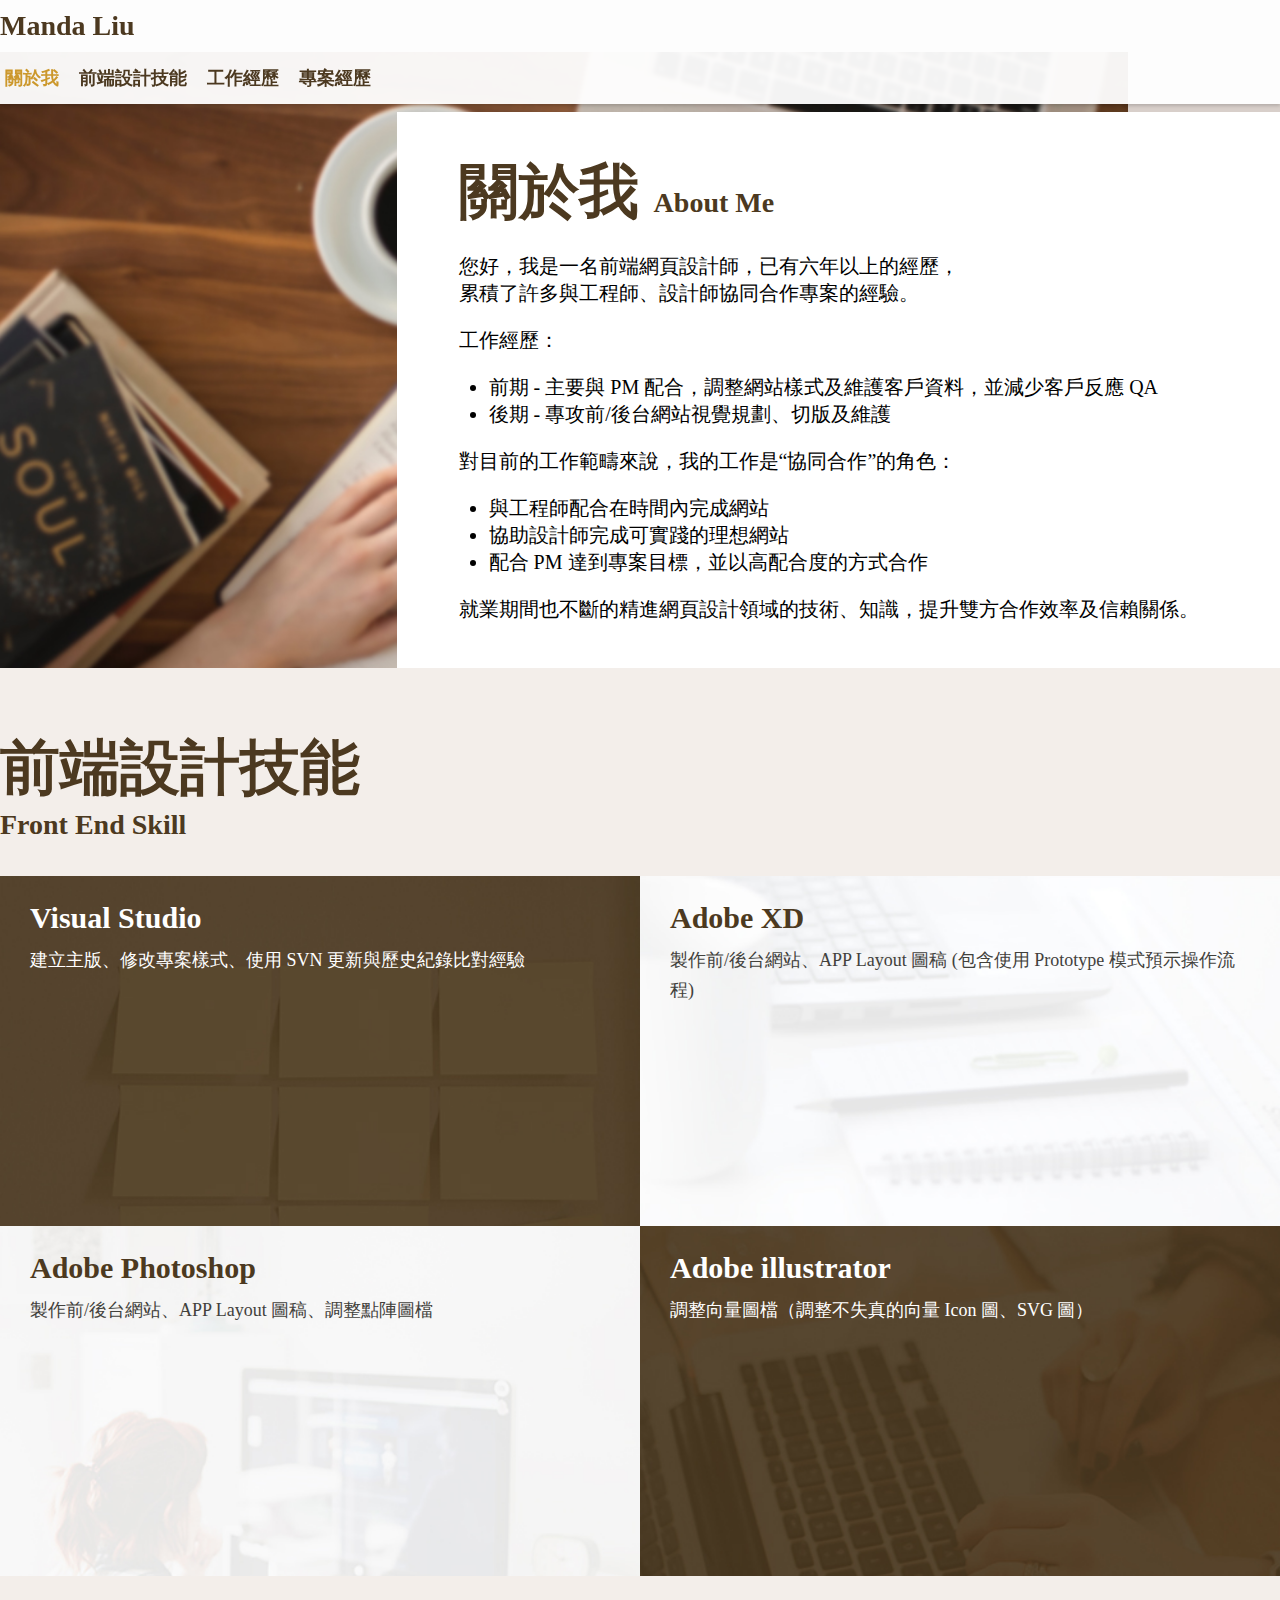
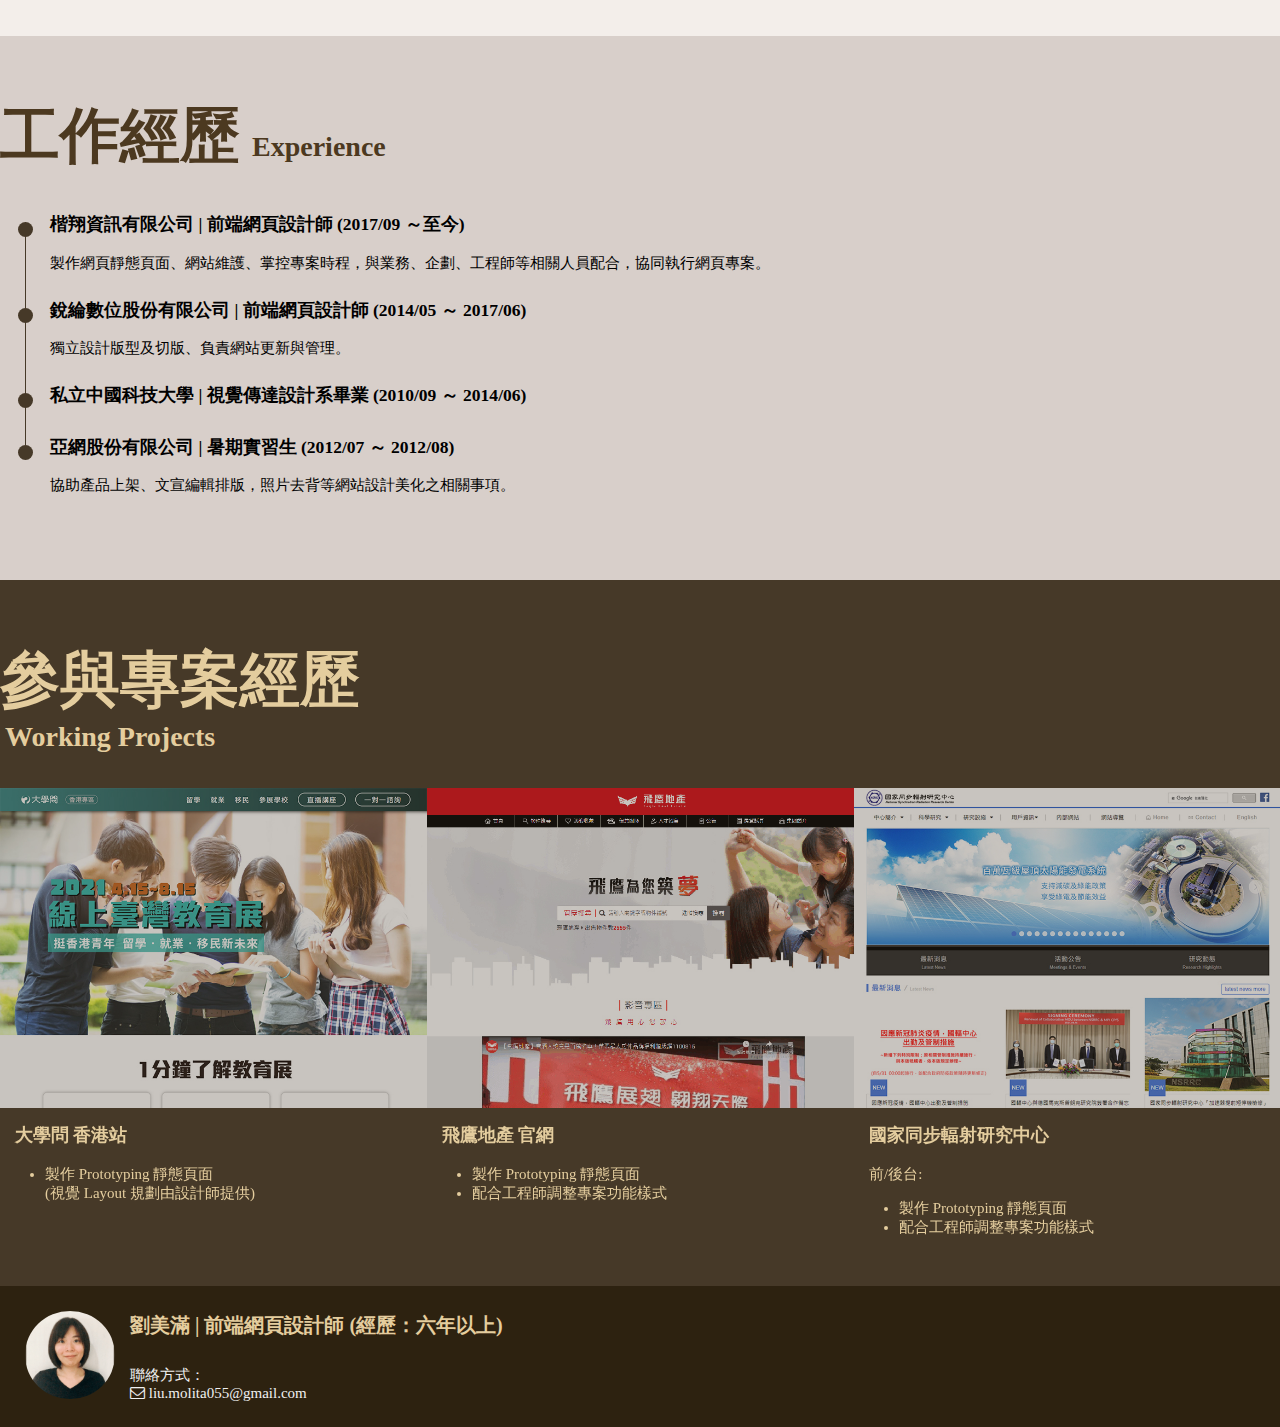
==== commit fe547df4: "QA update" ====
--- a/index.html
+++ b/index.html
@@ -6,7 +6,7 @@
     <meta http-equiv="X-UA-Compatible" content="IE=edge">
     <meta name="viewport" content="width=device-width, initial-scale=1, shrink-to-fit=no">
     <meta name="description" content="您好，我是一名前端網頁設計師，已有六年以上的經歷，累積了許多與工程師、設計師配合許多專案的經驗。">
-    <meta property="og:title" content="劉美滿 | 前端網頁設計師"/>
+    <meta property="og:title" content="劉美滿 | 前端網頁設計師" />
     <meta property="og:description" content="您好，我是一名前端網頁設計師，已有六年以上的經歷，累積了許多與工程師、設計師配合許多專案的經驗。">
     <meta property="og:image" content="http://manda-liu.github.io/project/Images/ogImage.jpg" />
     <meta property="og:image:width" content="246">
@@ -170,7 +170,7 @@
                     <div class="info">
                         <h3>大學問 香港站</h3>
                         <ul>
-                            <li>製作 Prototyping (視覺 Layout 規劃由設計師提供)</li>
+                            <li>製作 Prototyping 靜態頁面<br />(視覺 Layout 規劃由設計師提供)</li>
                         </ul>
 
                     </div>
@@ -184,9 +184,7 @@
                         <h3>
                             飛鷹地產 官網</h3>
                         <ul>
-                            <li>網站視覺 Layout 規劃
-                            </li>
-                            <li>製作 Prototyping
+                            <li>製作 Prototyping 靜態頁面
                             </li>
                             <li>配合工程師調整專案功能樣式</li>
                         </ul>
@@ -202,7 +200,7 @@
                         <h3>國家同步輻射研究中心</h3>
                         前/後台:
                         <ul>
-                            <li>製作 Prototyping
+                            <li>製作 Prototyping 靜態頁面
                             </li>
                             <li>
                                 配合工程師調整專案功能樣式
@@ -222,7 +220,7 @@
                         <ul>
                             <li>網站視覺 Layout 規劃
                             </li>
-                            <li>製作 Prototyping
+                            <li>製作 Prototyping 靜態頁面
                             </li>
                             <li>配合工程師調整專案功能樣式</li>
                         </ul>
@@ -237,7 +235,7 @@
                     <div class="info">
                         <h3>2020臺灣國際教育趨勢大論壇</h3>
                         <ul>
-                            <li>製作 Prototyping (視覺 Layout 規劃由設計師提供)</li>
+                            <li>製作 Prototyping 靜態頁面<br />(視覺 Layout 規劃由設計師提供)</li>
                         </ul>
 
                     </div>
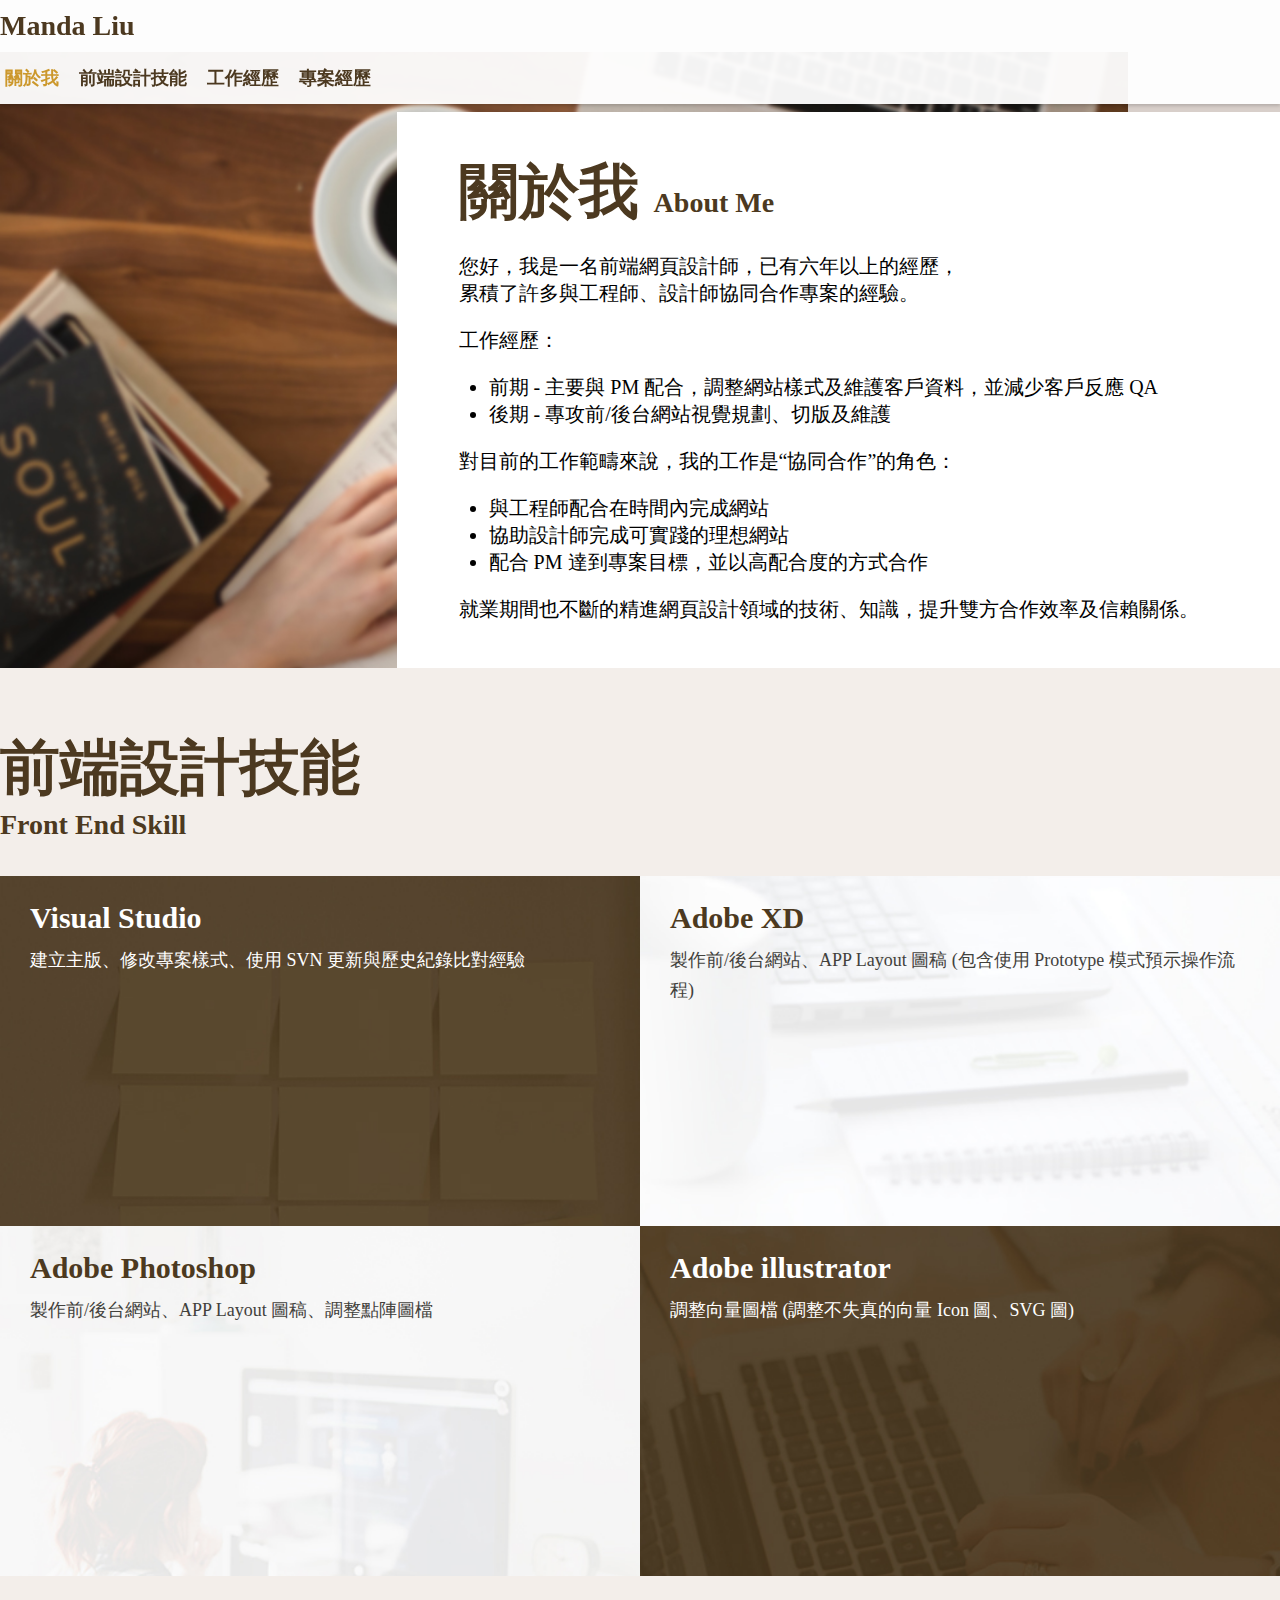
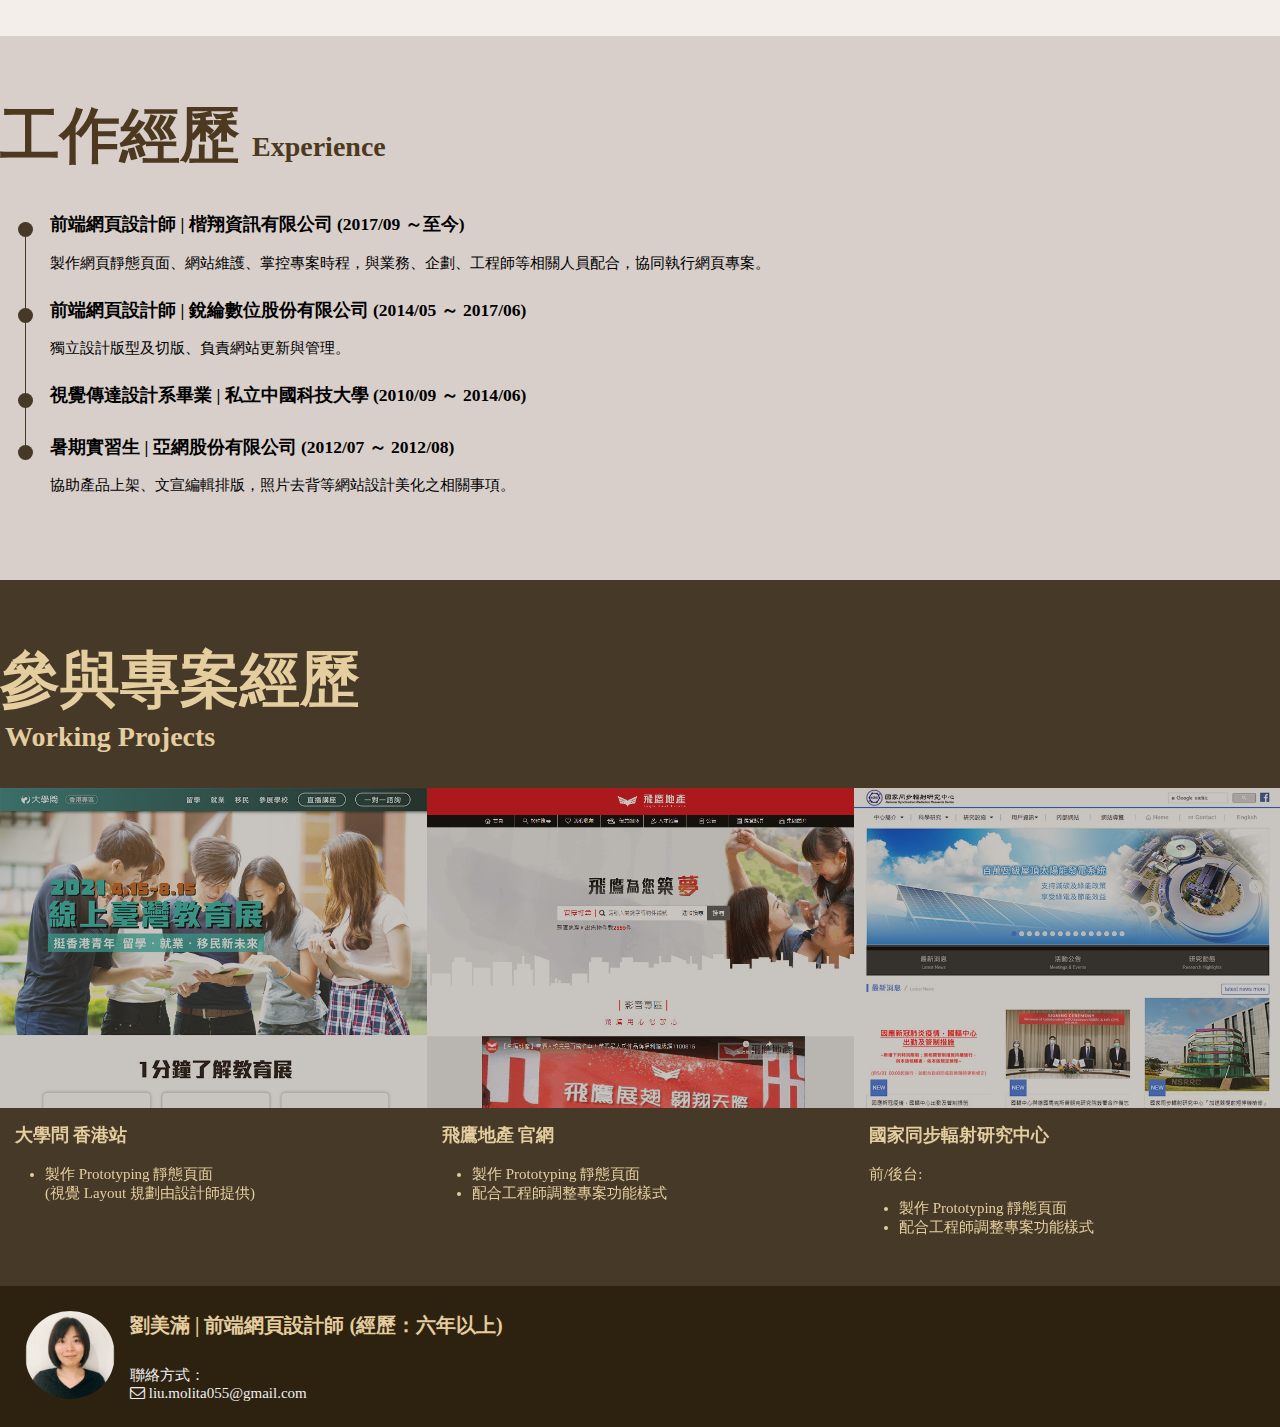
==== commit 360bc043: "QA update" ====
--- a/index.html
+++ b/index.html
@@ -100,14 +100,14 @@
                 <div class="skill-list bg2">
                     <div class="seminars-text">
                         <h3>Adobe XD</h3>
-                        <p>製作前/後台網站、APP Layout 圖稿 (包含使用 Prototype 模式預示操作流程)</p>
+                        <p>製作前/後台網站、APP Layout 圖稿 <span class="d-block">(包含使用 Prototype 模式預示操作流程)</span></p>
                     </div>
                 </div>
                 <!-- Skill End -->
                 <div class="skill-list bg3">
                     <div class="seminars-text">
                         <h3>Adobe illustrator</h3>
-                        <p>調整向量圖檔（調整不失真的向量 Icon 圖、SVG 圖）</p>
+                        <p>調整向量圖檔 <span class="d-block">(調整不失真的向量 Icon 圖、SVG 圖)</span></p>
                     </div>
                 </div>
                 <!-- Skill End -->
@@ -128,7 +128,7 @@
             <!-- Experience Start -->
             <div class="itemDot"></div>
             <div class="item">
-                <h3>楷翔資訊有限公司 | 前端網頁設計師 (2017/09 ～至今)</h3>
+                <h3>前端網頁設計師 | 楷翔資訊有限公司 (2017/09 ～至今)</h3>
                 <p>
                     製作網頁靜態頁面、網站維護、掌控專案時程，與業務、企劃、工程師等相關人員配合，協同執行網頁專案。
                 </p>
@@ -136,7 +136,7 @@
             <!-- Experience End -->
             <div class="itemDot"></div>
             <div class="item">
-                <h3>銳綸數位股份有限公司 | 前端網頁設計師 (2014/05 ～ 2017/06)</h3>
+                <h3>前端網頁設計師 | 銳綸數位股份有限公司 (2014/05 ～ 2017/06)</h3>
                 <p>
                     獨立設計版型及切版、負責網站更新與管理。
                 </p>
@@ -144,12 +144,13 @@
             <!-- Experience End -->
             <div class="itemDot"></div>
             <div class="item">
-                <h3>私立中國科技大學 | 視覺傳達設計系畢業 (2010/09 ～ 2014/06)</h3>
+                <h3>視覺傳達設計系畢業 | 私立中國科技大學 (2010/09 ～ 2014/06)</h3>
+                <p></p>
             </div>
             <!-- Experience End -->
             <div class="itemDot end"></div>
             <div class="item">
-                <h3>亞網股份有限公司 | 暑期實習生 (2012/07 ～ 2012/08)</h3>
+                <h3>暑期實習生 | 亞網股份有限公司 (2012/07 ～ 2012/08)</h3>
                 <p>協助產品上架、文宣編輯排版，照片去背等網站設計美化之相關事項。</p>
             </div>
             <!-- Experience End -->
--- a/Content/style.min.css
+++ b/Content/style.min.css
@@ -1 +1 @@
-html{font-size:15px}body{background-color:#d8cfca;font:16/1.5 Arial,"Microsoft JhengHei",sans-serif;color:#000;margin:0;padding:0}@-webkit-keyframes spin{0%{-webkit-transform:rotate(0)}100%{-webkit-transform:rotate(360deg)}}@keyframes spin{0%{transform:rotate(0)}100%{transform:rotate(360deg)}}.backcolor{position:fixed;z-index:999;padding-top:150px;left:0;top:0;width:100%;height:100%;overflow:auto;background-color:#000;background-color:rgba(0,0,0,.7)}.backcolor #loader{position:absolute;left:50%;top:50%;z-index:1;width:100px;height:100px;margin:-75px 0 0 -75px;border:12px solid #a2a2a2;border-radius:50%;border-top:12px solid #6d6d6d;-webkit-animation:spin 2.5s linear infinite;animation:spin 2.5s linear infinite}h1,h2,h3,h4,h5,p{margin-top:0;padding:0}br{display:block;margin:0 0 5px}ol,ul{padding-left:2rem}img{border:none;max-width:100%}a{color:#a0a0a0;text-decoration:none}a:focus,a:hover{color:#a0a0a0;text-decoration:none}.container{max-width:none}@media (min-width:1200px){.container{max-width:1400px}}.bgLight{background-color:#f3eeea}.bgDark{background-color:#463928;color:#fff9ed}.grid-2{margin-left:-15px;margin-right:-15px}@media (min-width:576px){.grid-2{margin-left:0;margin-right:0;display:flex;flex-wrap:wrap}.grid-2>div{width:50%}}body{padding-top:52px}header{position:fixed;top:0;left:0;z-index:2;width:100%;background:rgba(255,255,255,.95);box-shadow:0 2px 3px rgb(0,0,0,.16)}h1{font-size:28px;margin-bottom:0;line-height:40px;padding-top:6px;padding-bottom:6px}.navToggle{display:none}nav{display:flex}nav div{margin-right:15px;margin-left:5px}nav a{line-height:40px;display:inline-block;padding-top:6px;padding-bottom:6px;font-size:18px;color:#4c3920;font-weight:700}nav a:focus{color:#4c3920}nav a.active,nav a:hover{color:#cc982c}@media (max-width:576px){header h1{color:#cc982c}.navToggle{display:block}.navWrap nav{display:none}.navToggle{position:fixed;top:0;right:0;z-index:100;border:0;text-align:left;padding:0 15px;font-size:28px;color:#f0f0f0;background:#dcb86d;outline:0;line-height:52px}.navToggle:focus{outline:0}.navWrap{width:100%}nav{display:block}nav div{margin:0}nav div+div{border-top:1px solid #a9a299}nav a{display:block;padding:0 15px;background:#463928;color:#f0f0f0}}h1{color:#4c3920}h2{color:#4c3920;font-size:40px;margin-bottom:35px}h2 span{display:block;font-size:30px}h2{font-size:40px}h2 span{font-size:28px}@media (min-width:768px){h2{font-size:60px}}.aboutUs{position:relative}.aboutUs h2{color:#4c3920;margin-bottom:20px;max-width:400px}.aboutUsWrap{position:relative;padding:70px 0 0 20px;background:url(img/aboutUs-bg.jpg) left center no-repeat;background-size:auto 100%}.aboutUsWrap .info{padding:25px;width:100%;height:100%;background:#fff;font-size:18px}@media (min-width:768px){.aboutUsWrap{padding:0;padding-top:60px;padding-left:31%;background-size:auto 100%!important}.aboutUs h2 span{display:inline-block;padding-left:15px}.aboutUsWrap .info{font-size:20px;bottom:0;right:0;padding-top:40px;padding-left:7%;padding-right:7%}}.experience,.project,.skillWrap{padding-top:60px;padding-bottom:60px}@media (max-width:577px){.skillWrap{padding-bottom:0}}.skill-list{position:relative;background:url(img/tool-bg1.jpg) top center no-repeat #fff;background-size:cover}.skill-list.bg2{background-image:url(img/tool-bg2.jpg)}.skill-list.bg3{background-image:url(img/tool-bg3.jpg)}.skill-list.bg4{background-image:url(img/tool-bg4.jpg)}.skill-list:nth-child(odd){color:#fff}.skill-list:nth-child(even){color:#42413c}.skill-list:nth-child(even) h3{color:#4c3920;border-color:#4c3920}.seminars-text{position:relative;padding:25px 30px;min-height:300px}.seminars-text h3{font-size:30px;margin-bottom:10px;color:#fff;border-color:#fff}.seminars-text p{font-size:18px;line-height:30px}@media (min-width:576px){.services-box h2{padding-left:15px}.skill-list:nth-child(3){order:4}.skill-list:nth-child(4){order:3}}.experience .itemWrap{display:flex;flex-wrap:wrap}.experience .item{width:calc(100% - 50px);padding-bottom:10px}.itemDot{position:relative;width:50px}.itemDot:before{content:" ";width:15px;height:15px;border-radius:50%;text-align:center;display:inline-block;background-color:#463928;margin-top:10px;z-index:1;position:absolute;left:18px}.itemDot:after{content:"";width:1px;height:100%;background-color:#463928;display:block;margin-left:7px;top:10px;z-index:0;position:absolute;left:18px}.itemDot.end:after{display:none}.project h2{color:#e4cd9e}.project .info{padding:15px}.project .info h3{color:#e4cd9e}.project a{color:#fff9ed}@media (min-width:768px){.experience h2 span{display:inline-block;padding-left:15px}.experience h2 span{padding-left:12px}.project h2 span{padding-left:5px}}.project{padding-bottom:0}@media (max-width:577px){.experience h3{font-size:20px}}.jQerySlick{overflow:hidden}.jQerySlick .slick-arrow{position:absolute;top:50%;z-index:1;transform:translatey(-50%);width:40px;height:50px;border:0;box-shadow:0 0 0;color:transparent;overflow:hidden;transition:all .2s;opacity:.6}.jQerySlick .slick-arrow:hover{opacity:1;outline:0}.jQerySlick .slick-track{display:flex!important}.jQerySlick .slick-slide{height:inherit!important}.jQerySlick .slick-slider{z-index:3;margin-left:45px;margin-right:45px}.jQerySlick .slick-prev{background:url(img/slick-prev.svg) center center no-repeat #dc880b;left:-50px}.jQerySlick:hover .slick-prev{left:20px;cursor:pointer}.jQerySlick .slick-next{background:url(img/slick-next.svg) center center no-repeat #dc880b;right:-50px}.jQerySlick:hover .slick-next{right:20px;cursor:pointer}.jQerySlick:hover{outline:0}.jQerySlick .slick-dots{display:flex;justify-content:center;margin-bottom:25px;width:100%}.jQerySlick .slick-dots{padding-left:0}.jQerySlick .slick-dots li{list-style:none}.jQerySlick .slick-dots li+li{margin-left:8px}.jQerySlick .slick-dots button{display:block;color:transparent;overflow:hidden;border:2px solid #d8cfca;background:0 0;width:15px;height:15px;padding:0;border-radius:50%;opacity:.6;outline:0}.jQerySlick .slick-dots li.slick-active button{background:#e4cd9e;border-color:#e4cd9e;opacity:1}@media (min-width:576px){.jQerySlick .slick-slide .img{opacity:.7}.jQerySlick .slick-slide:hover .img{opacity:1}.jQerySlick .info,.jQerySlick .info a,.jQerySlick .info h3{color:#e4cd9e}.jQerySlick .slick-slide:hover .info,.jQerySlick .slick-slide:hover .info a,.jQerySlick .slick-slide:hover .info h3{color:#fff9ed}.jQerySlick .slick-slide:hover{background-color:rgba(255,255,255,.15)}}footer{padding:25px;background-color:#2d2210;color:#f0f0f0}.footerWrap{margin-left:auto;margin-right:auto;width:100%;display:flex}footer .img{padding-right:15px}footer .img img{border-radius:50%;display:block;max-width:90px}footer h4{font-size:20px;line-height:1.4;color:#e4cd9e}footer a{color:#f0f0f0}.backtop{position:fixed;bottom:15px;right:15px;z-index:5;transition:bottom .2s}.backtop i{background:#dc880b;opacity:.8;color:#fff;font-size:26px;line-height:42px;width:36px;text-align:center;border-radius:4px;cursor:pointer}.backtop:hover{bottom:20px}.backtop:hover i{opacity:1}@media (min-width:2000px){.container,.container-fluid,.footerWrap{max-width:2000px}}+html{font-size:15px}body{background-color:#d8cfca;font:16/1.5 Arial,"Microsoft JhengHei",sans-serif;color:#000;margin:0;padding:0}@-webkit-keyframes spin{0%{-webkit-transform:rotate(0)}100%{-webkit-transform:rotate(360deg)}}@keyframes spin{0%{transform:rotate(0)}100%{transform:rotate(360deg)}}.backcolor{position:fixed;z-index:999;padding-top:150px;left:0;top:0;width:100%;height:100%;overflow:auto;background-color:#000;background-color:rgba(0,0,0,.7)}.backcolor #loader{position:absolute;left:50%;top:50%;z-index:1;width:100px;height:100px;margin:-75px 0 0 -75px;border:12px solid #a2a2a2;border-radius:50%;border-top:12px solid #6d6d6d;-webkit-animation:spin 2.5s linear infinite;animation:spin 2.5s linear infinite}h1,h2,h3,h4,h5,p{margin-top:0;padding:0}br{display:block;margin:0 0 5px}ol,ul{padding-left:2rem}img{border:none;max-width:100%}a{color:#a0a0a0;text-decoration:none}a:focus,a:hover{color:#a0a0a0;text-decoration:none}.container{max-width:none}@media (min-width:1200px){.container{max-width:1400px}}.bgLight{background-color:#f3eeea}.bgDark{background-color:#463928;color:#fff9ed}.grid-2{margin-left:-15px;margin-right:-15px}@media (min-width:576px){.grid-2{margin-left:0;margin-right:0;display:flex;flex-wrap:wrap}.grid-2>div{width:50%}}body{padding-top:52px}header{position:fixed;top:0;left:0;z-index:2;width:100%;background:rgba(255,255,255,.95);box-shadow:0 2px 3px rgb(0,0,0,.16)}h1{font-size:28px;margin-bottom:0;line-height:40px;padding-top:6px;padding-bottom:6px}.navToggle{display:none}nav{display:flex}nav div{margin-right:15px;margin-left:5px}nav a{line-height:40px;display:inline-block;padding-top:6px;padding-bottom:6px;font-size:18px;color:#4c3920;font-weight:700}nav a:focus{color:#4c3920}nav a.active,nav a:hover{color:#cc982c}@media (max-width:576px){header h1{color:#cc982c}.navToggle{display:block}.navWrap nav{display:none}.navToggle{position:fixed;top:0;right:0;z-index:100;border:0;text-align:left;padding:0 15px;font-size:28px;color:#f0f0f0;background:#dcb86d;outline:0;line-height:52px}.navToggle:focus{outline:0}.navWrap{width:100%}nav{display:block}nav div{margin:0}nav div+div{border-top:1px solid #a9a299}nav a{display:block;padding:0 15px;background:#463928;color:#f0f0f0}}h1{color:#4c3920}h2{color:#4c3920;font-size:40px;margin-bottom:35px}h2 span{display:block;font-size:30px}h2{font-size:40px}h2 span{font-size:28px}@media (min-width:768px){h2{font-size:60px}}.aboutUs{position:relative}.aboutUs h2{color:#4c3920;margin-bottom:20px;max-width:400px}.aboutUsWrap{position:relative;padding:70px 0 0 20px;background:url(img/aboutUs-bg.jpg) left center no-repeat;background-size:auto 100%}.aboutUsWrap .info{padding:25px;width:100%;height:100%;background:#fff;font-size:18px}@media (min-width:768px){.aboutUsWrap{padding:0;padding-top:60px;padding-left:31%;background-size:auto 100%!important}.aboutUs h2 span{display:inline-block;padding-left:15px}.aboutUsWrap .info{font-size:20px;bottom:0;right:0;padding-top:40px;padding-left:7%;padding-right:7%}}@media (max-width:577px){.aboutUsWrap .info p br{display:none}}.experience,.project,.skillWrap{padding-top:60px;padding-bottom:60px}@media (max-width:577px){.skillWrap{padding-bottom:0}}.skill-list{position:relative;background:url(img/tool-bg1.jpg) top center no-repeat #fff;background-size:cover}.skill-list.bg2{background-image:url(img/tool-bg2.jpg)}.skill-list.bg3{background-image:url(img/tool-bg3.jpg)}.skill-list.bg4{background-image:url(img/tool-bg4.jpg)}.skill-list:nth-child(odd){color:#fff}.skill-list:nth-child(even){color:#42413c}.skill-list:nth-child(even) h3{color:#4c3920;border-color:#4c3920}.seminars-text{position:relative;padding:25px 30px;min-height:300px}.seminars-text h3{font-size:30px;margin-bottom:10px;color:#fff;border-color:#fff}.seminars-text p{font-size:18px;line-height:30px}@media (min-width:576px){.services-box h2{padding-left:15px}.skill-list:nth-child(3){order:4}.skill-list:nth-child(4){order:3}}.experience .itemWrap{display:flex;flex-wrap:wrap}.experience .item{width:calc(100% - 50px);padding-bottom:10px}.itemDot{position:relative;width:50px}.itemDot:before{content:" ";width:15px;height:15px;border-radius:50%;text-align:center;display:inline-block;background-color:#463928;margin-top:10px;z-index:1;position:absolute;left:18px}.itemDot:after{content:"";width:1px;height:100%;background-color:#463928;display:block;margin-left:7px;top:10px;z-index:0;position:absolute;left:18px}.itemDot.end:after{display:none}.project h2{color:#e4cd9e}.project .info{padding:15px}.project .info h3{color:#e4cd9e}.project a{color:#fff9ed}@media (min-width:768px){.experience h2 span{display:inline-block;padding-left:15px}.experience h2 span{padding-left:12px}.project h2 span{padding-left:5px}}.project{padding-bottom:0}@media (max-width:577px){.experience h3{font-size:20px}}.jQerySlick{overflow:hidden}.jQerySlick .slick-arrow{position:absolute;top:50%;z-index:1;transform:translatey(-50%);width:40px;height:50px;border:0;box-shadow:0 0 0;color:transparent;overflow:hidden;transition:all .2s;opacity:.6}.jQerySlick .slick-arrow:hover{opacity:1;outline:0}.jQerySlick .slick-track{display:flex!important}.jQerySlick .slick-slide{height:inherit!important}.jQerySlick .slick-slider{z-index:3;margin-left:45px;margin-right:45px}.jQerySlick .slick-prev{background:url(img/slick-prev.svg) center center no-repeat #dc880b;left:-50px}.jQerySlick:hover .slick-prev{left:20px;cursor:pointer}.jQerySlick .slick-next{background:url(img/slick-next.svg) center center no-repeat #dc880b;right:-50px}.jQerySlick:hover .slick-next{right:20px;cursor:pointer}.jQerySlick:hover{outline:0}.jQerySlick .slick-dots{display:flex;justify-content:center;margin-bottom:25px;width:100%}.jQerySlick .slick-dots{padding-left:0}.jQerySlick .slick-dots li{list-style:none}.jQerySlick .slick-dots li+li{margin-left:8px}.jQerySlick .slick-dots button{display:block;color:transparent;overflow:hidden;border:2px solid #d8cfca;background:0 0;width:15px;height:15px;padding:0;border-radius:50%;opacity:.6;outline:0}.jQerySlick .slick-dots li.slick-active button{background:#e4cd9e;border-color:#e4cd9e;opacity:1}@media (min-width:576px){.jQerySlick .slick-slide .img{opacity:.7}.jQerySlick .slick-slide:hover .img{opacity:1}.jQerySlick .info,.jQerySlick .info a,.jQerySlick .info h3{color:#e4cd9e}.jQerySlick .slick-slide:hover .info,.jQerySlick .slick-slide:hover .info a,.jQerySlick .slick-slide:hover .info h3{color:#fff9ed}.jQerySlick .slick-slide:hover{background-color:rgba(255,255,255,.15)}}footer{padding:25px;background-color:#2d2210;color:#f0f0f0}.footerWrap{margin-left:auto;margin-right:auto;width:100%;display:flex}footer .img{padding-right:15px}footer .img img{border-radius:50%;display:block;max-width:90px}footer h4{font-size:20px;line-height:1.4;color:#e4cd9e}footer a{color:#f0f0f0}.backtop{position:fixed;bottom:15px;right:15px;z-index:5;transition:bottom .2s}.backtop i{background:#dc880b;opacity:.8;color:#fff;font-size:26px;line-height:42px;width:36px;text-align:center;border-radius:4px;cursor:pointer}.backtop:hover{bottom:20px}.backtop:hover i{opacity:1}@media (min-width:2000px){.container,.container-fluid,.footerWrap{max-width:2000px}}